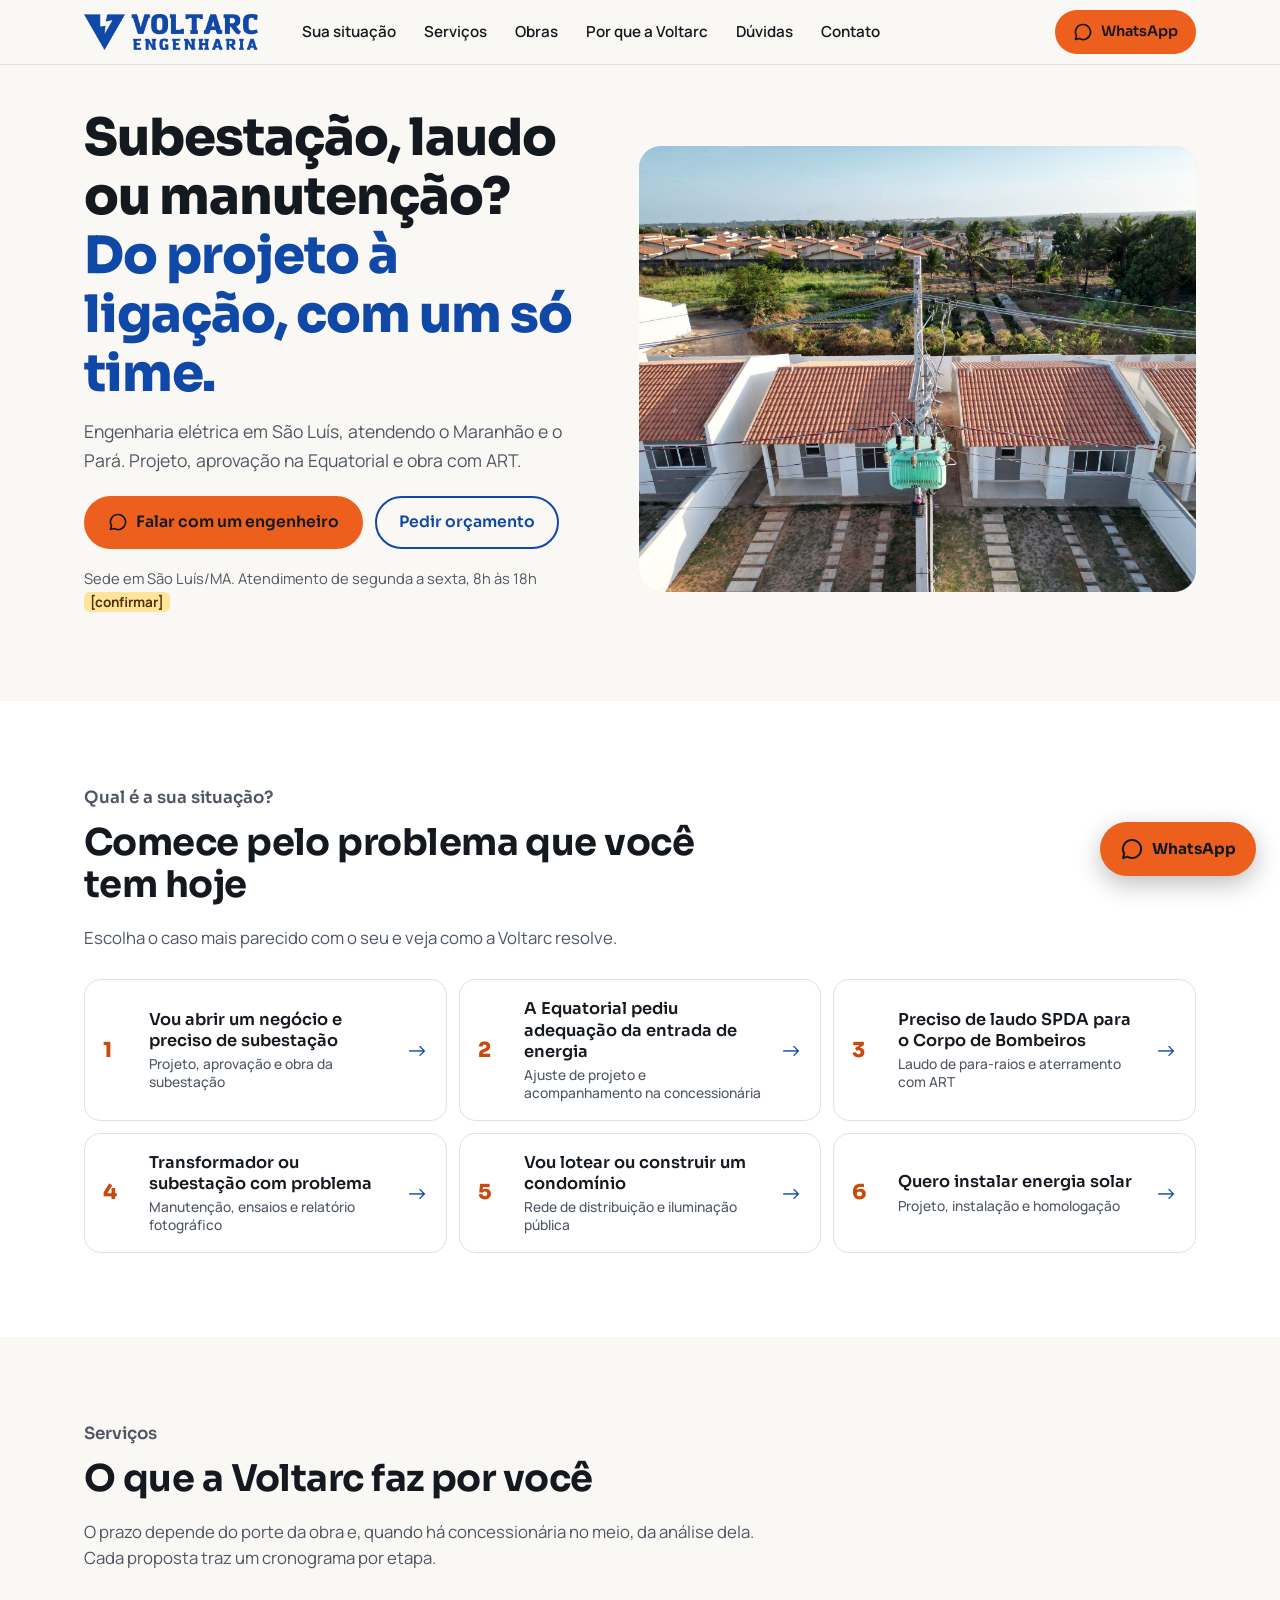
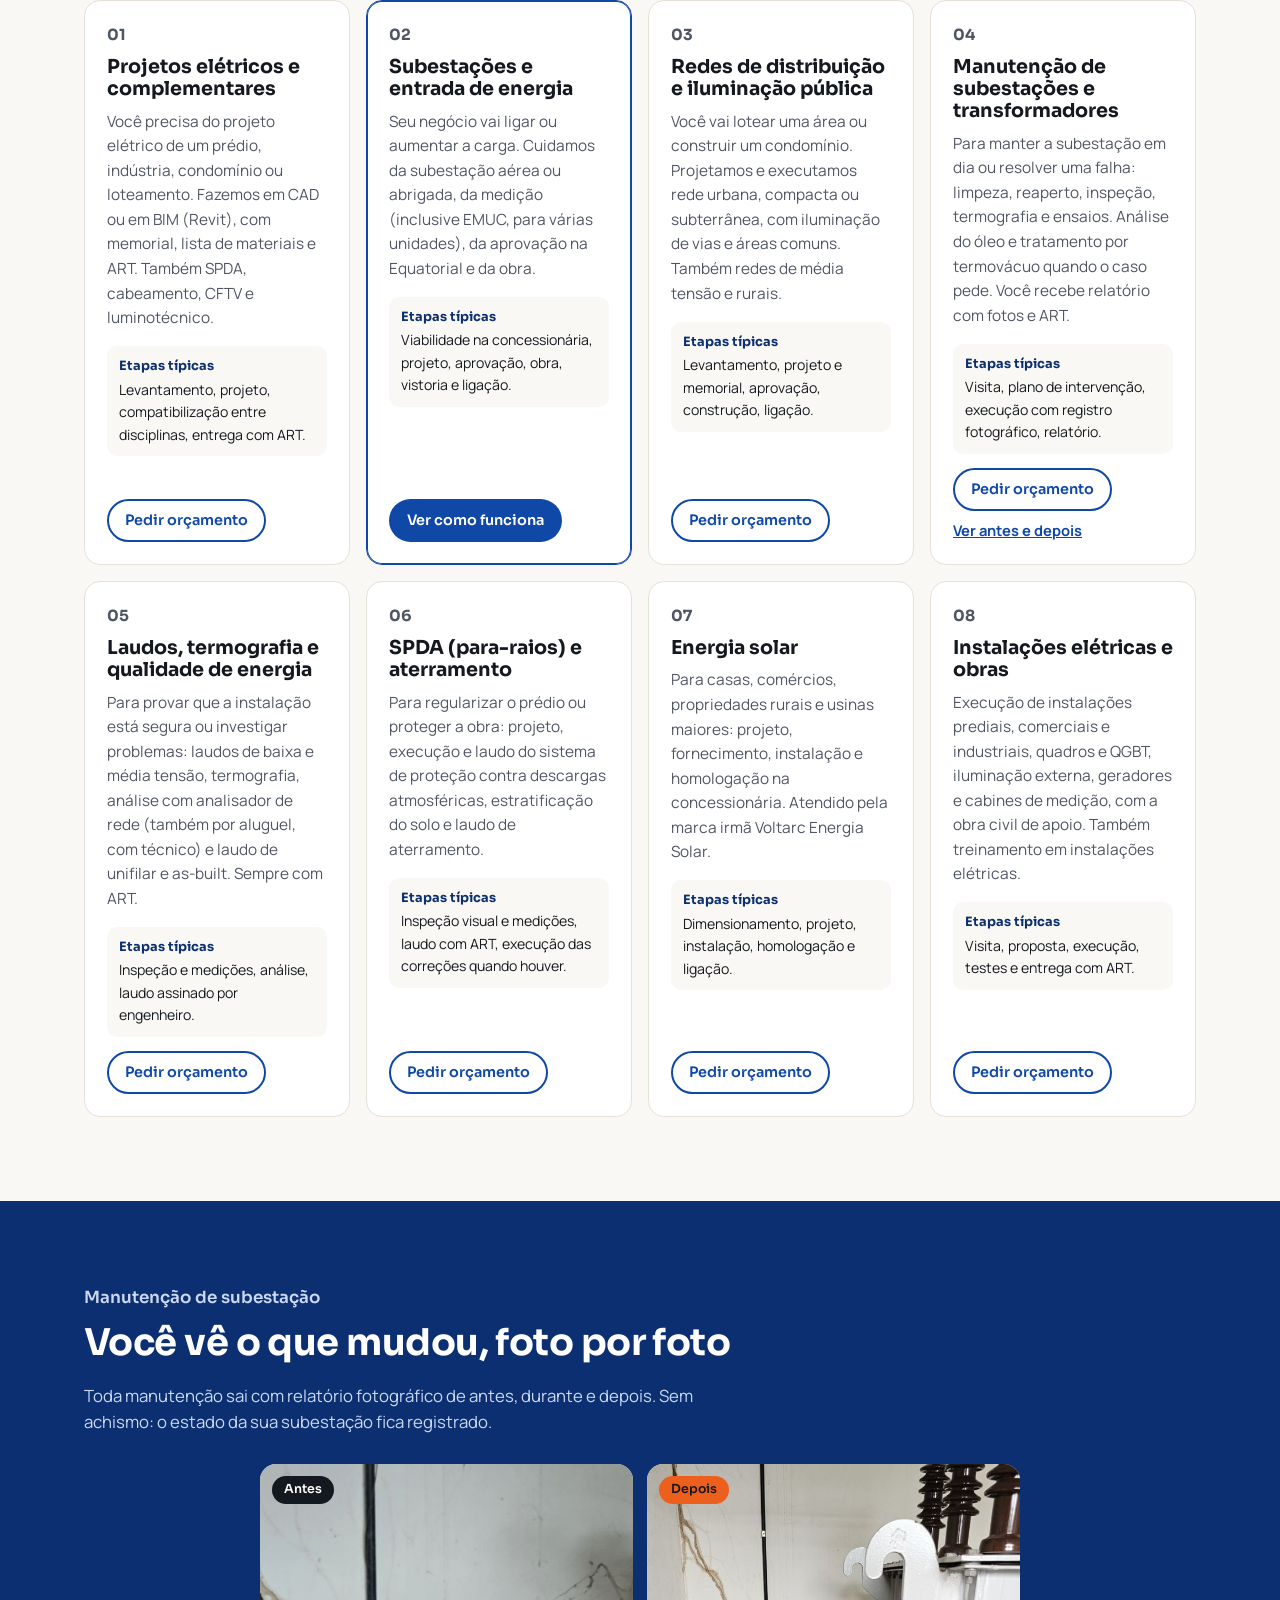
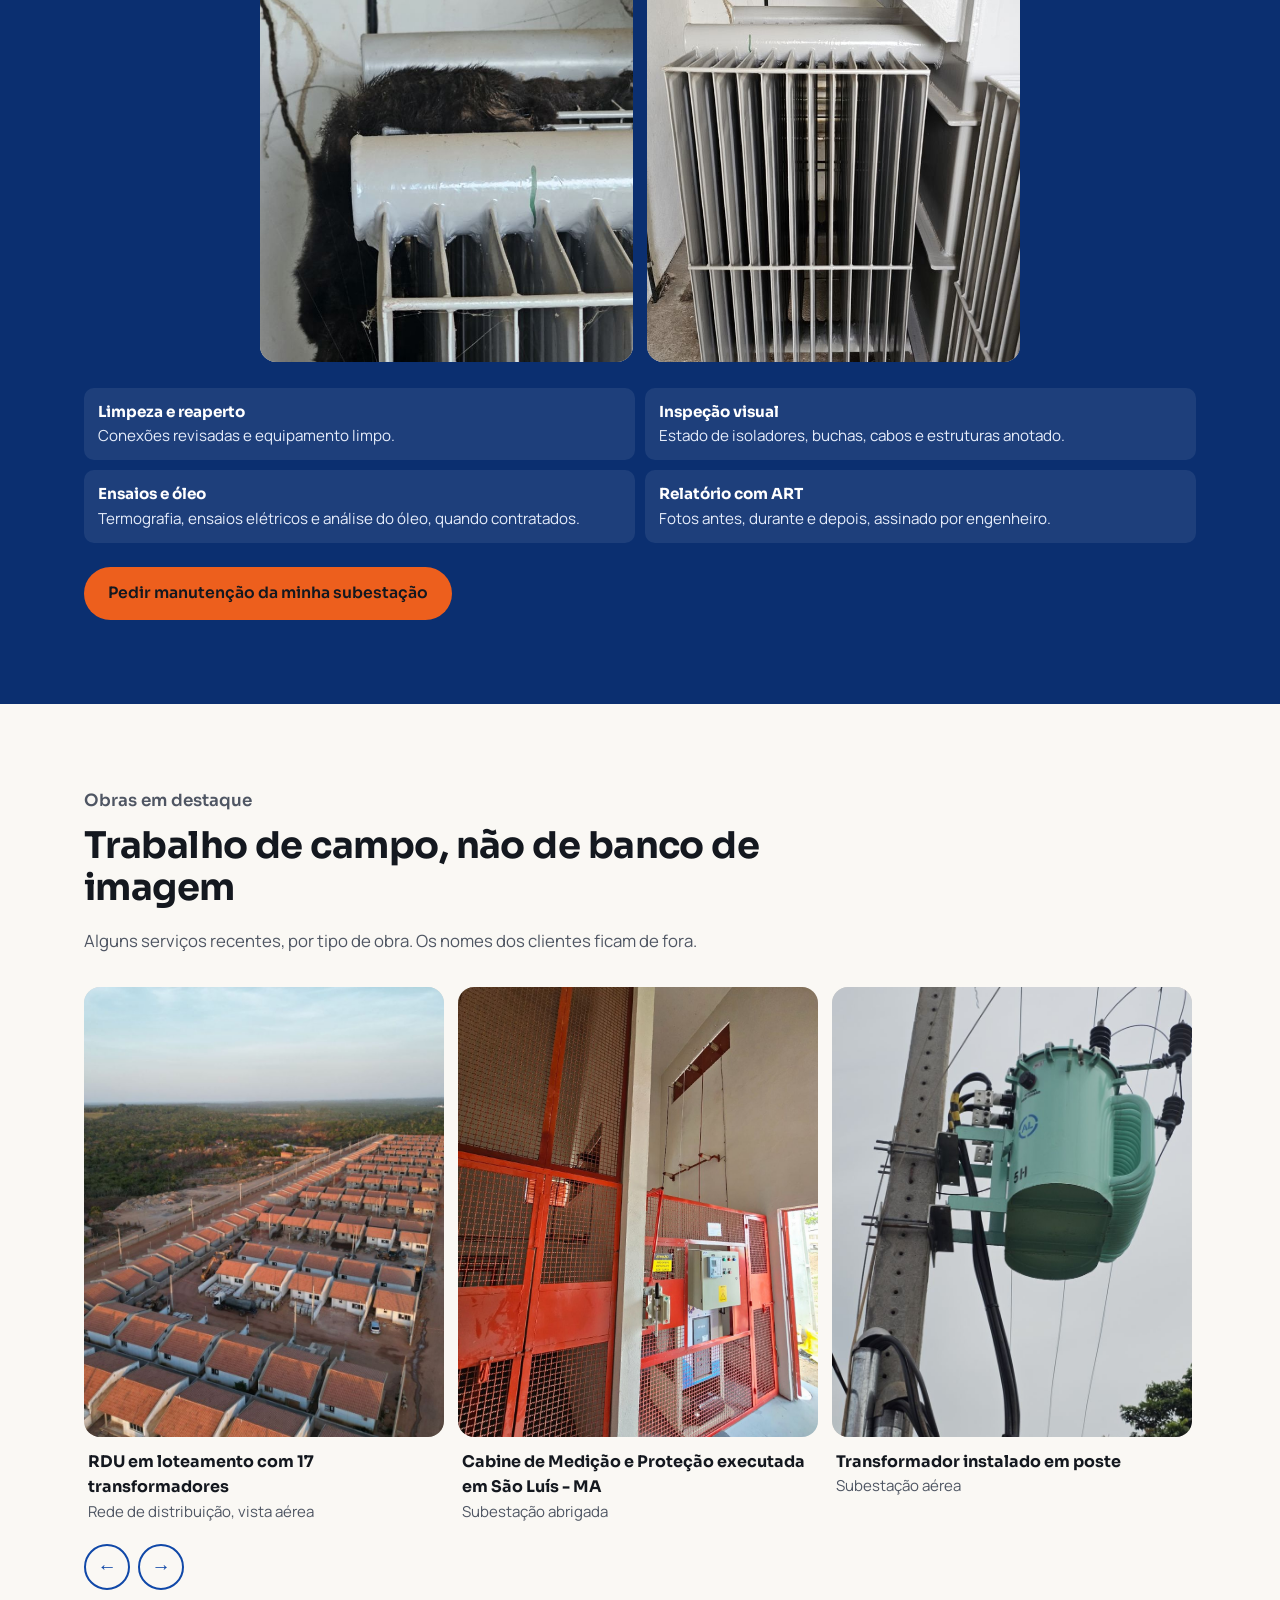
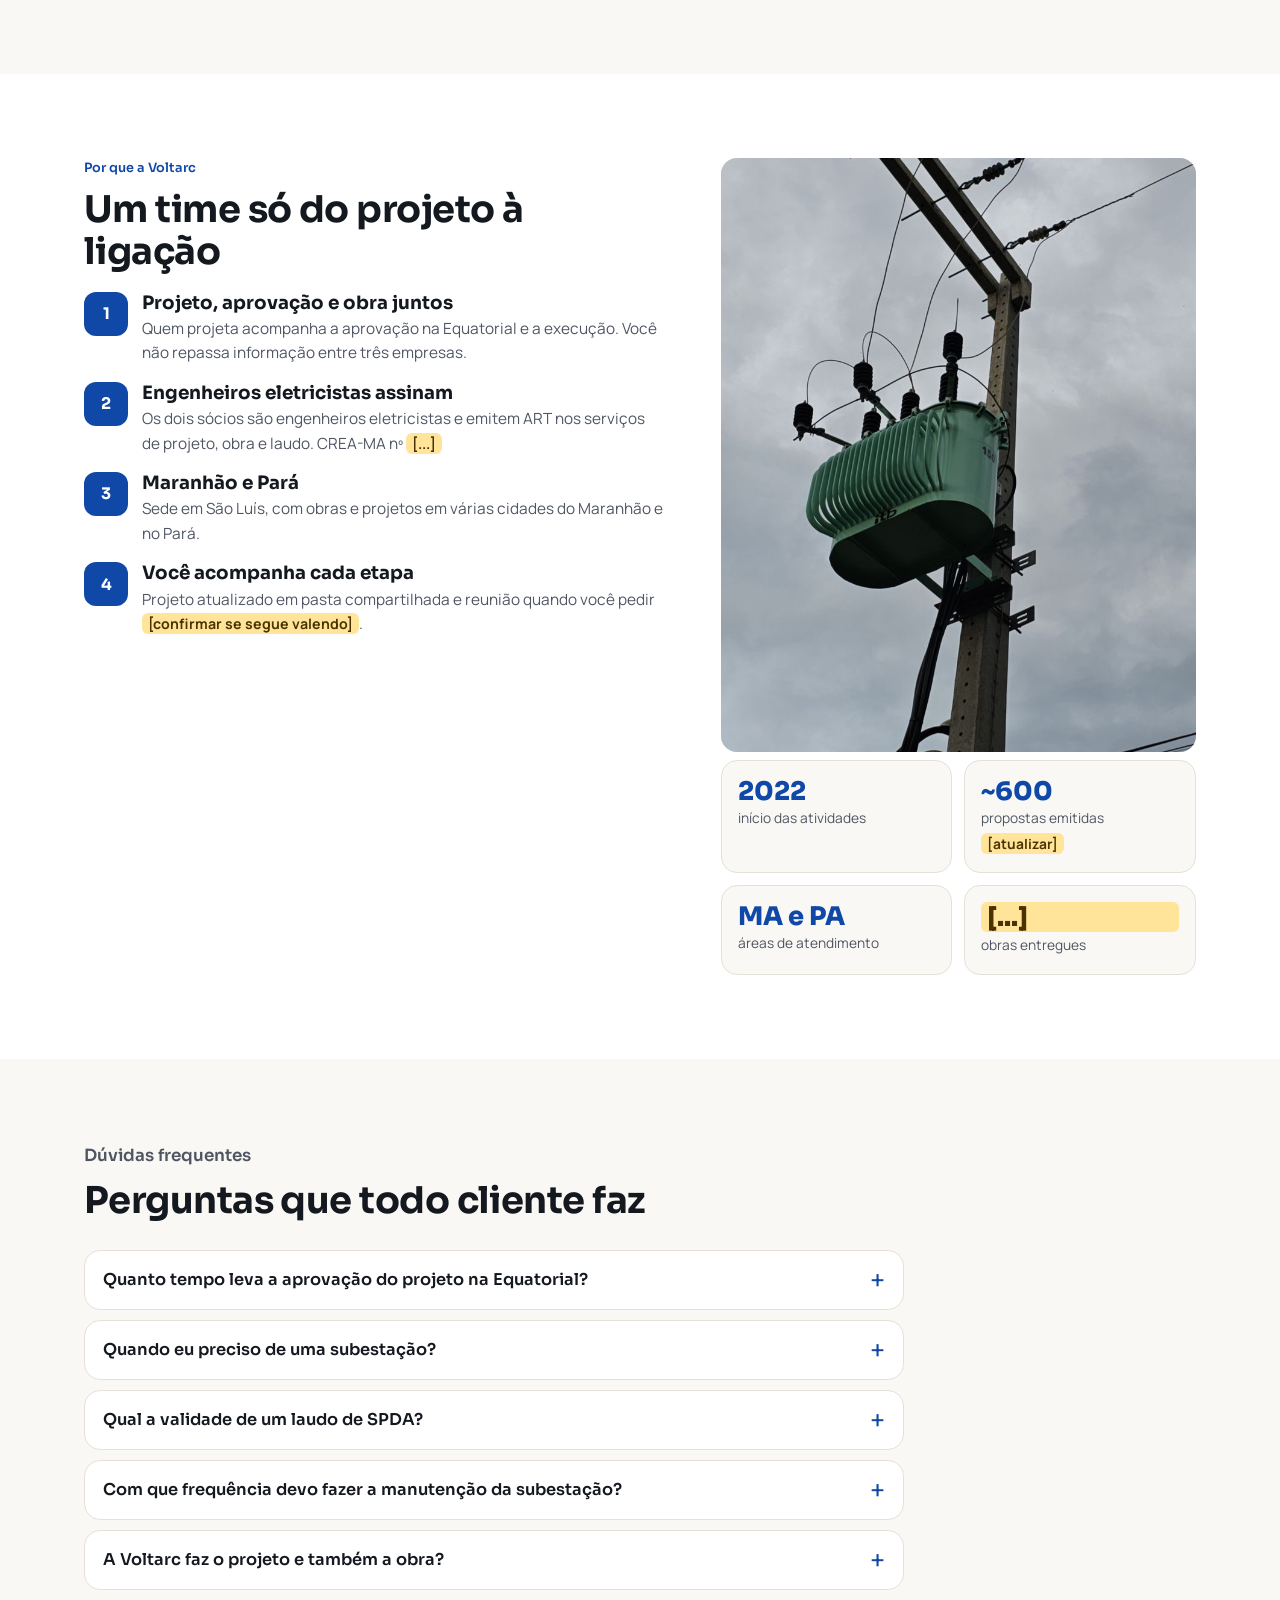
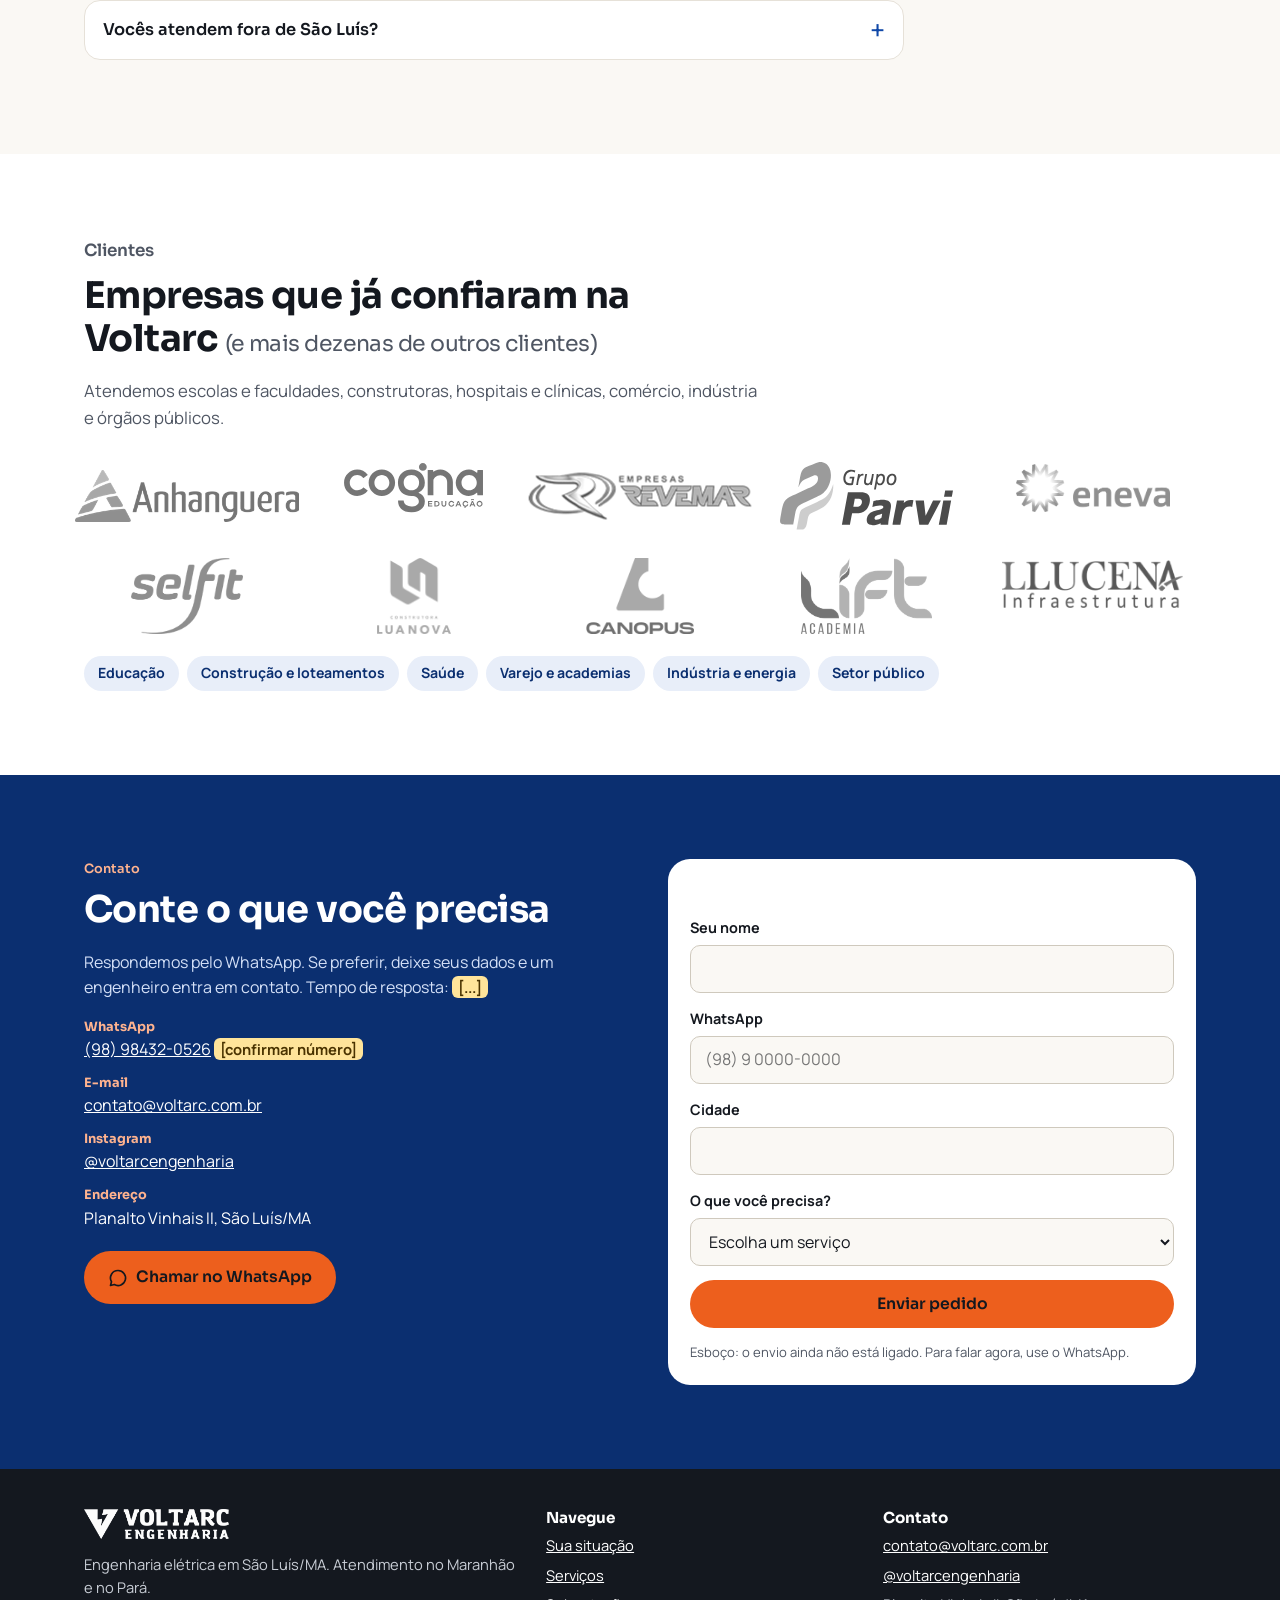
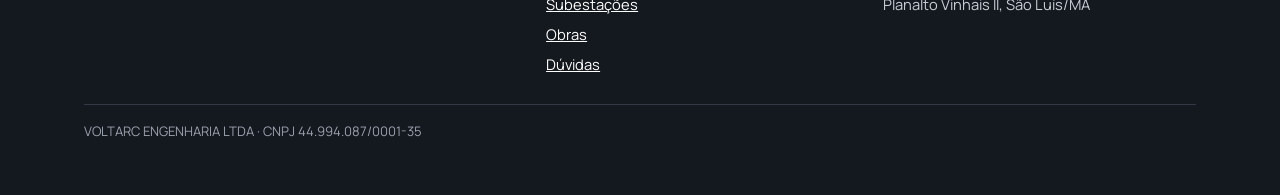
==== index.html @ 6b0d6bc4 "Site Voltarc Engenharia: versão de revisão (Estilo B) Co-Authored-By: Claude Opus 5.5 <noreply@anthr" ====
<!DOCTYPE html>
<!-- Fotos reais aplicadas em 2026-11-24 — ver mapa_fotos.md; autorização de imagem pendente: foto da equipe (pessoa identificável) -->
<!--
  ESBOÇO B — Moderno e comercial
  Voltarc Engenharia | esboço navegável para decisão de estilo. Fotos reais em img/ (otimizadas, sem EXIF).

  PENDÊNCIAS marcadas no código/páginas:
  - WhatsApp (98) 98432-0526 usado nos links wa.me/5598984320526: NÚMERO PRECISA SER CONFIRMADO
    (a pesquisa achou outros números no site antigo; confirmar o oficial e se é o mesmo para Engenharia e Solar).
  - Marcadores "[...]" e "[confirmar]" = dado ausente ou a validar com a empresa. Nenhum número foi inventado.
  - Nomes/logos de clientes: só com autorização. Legendas de obras sem nome de cliente.
  - "~600 propostas": a pesquisa contou ~635 propostas distintas (jan/2022 a nov/2026); atualizar antes de publicar.
  - Cores: Azul Voltarc #1048A8 (marca) + acento laranja #ED5F1D (marca Voltarc Energia Solar); justificativa no topo de style.css.
-->
<html lang="pt-BR">
<head>
  <meta charset="utf-8">
  <meta name="robots" content="noindex, nofollow">
  <meta name="viewport" content="width=device-width, initial-scale=1">
  <title>Voltarc Engenharia | Subestações, laudos e projetos elétricos em São Luís/MA</title>
  <meta name="description" content="Engenharia elétrica em São Luís/MA: subestações, aprovação na Equatorial, manutenção, laudos, SPDA, redes e energia solar. Projeto e obra no mesmo time.">
  <link rel="preconnect" href="https://fonts.googleapis.com">
  <link rel="preconnect" href="https://fonts.gstatic.com" crossorigin>
  <link href="https://fonts.googleapis.com/css2?family=Manrope:wght@400;500;600;700;800&family=Sora:wght@600;700;800&display=swap" rel="stylesheet">
  <link rel="stylesheet" href="style.css">
</head>
<body>
<a class="skip" href="#conteudo">Ir para o conteúdo</a>

<header class="site-header">
  <div class="wrap header-in">
    <a class="brand" href="index.html" aria-label="Voltarc Engenharia, página inicial">
      <img src="assets/Engenharia%20Horizontal_Logo%20Azul.png" alt="Voltarc Engenharia" width="1109" height="229">
    </a>
    <nav class="nav" id="menu" aria-label="Principal">
      <a href="#situacoes">Sua situação</a>
      <a href="#servicos">Serviços</a>
      <a href="#obras">Obras</a>
      <a href="#por-que">Por que a Voltarc</a>
      <a href="#faq">Dúvidas</a>
      <a href="#contato">Contato</a>
    </nav>
    <!-- NÚMERO DE WHATSAPP A CONFIRMAR: 5598984320526 -->
    <a class="btn btn--accent btn--sm header-cta" href="https://wa.me/5598984320526?text=Ol%C3%A1%21%20Vim%20pelo%20site%20da%20Voltarc%20e%20quero%20falar%20com%20um%20engenheiro." target="_blank" rel="noopener">
      <svg viewBox="0 0 24 24" aria-hidden="true"><path d="M12 3a9 9 0 0 0-7.8 13.5L3 21l4.6-1.2A9 9 0 1 0 12 3z" fill="none" stroke="currentColor" stroke-width="2" stroke-linejoin="round"/></svg>
      WhatsApp
    </a>
    <button class="menu-btn" type="button" aria-expanded="false" aria-controls="menu" aria-label="Abrir menu"><span></span></button>
  </div>
</header>

<main id="conteudo">

  <!-- ===== HERO ===== -->
  <section class="hero">
    <div class="wrap hero-grid">
      <div>
        <h1>Subestação, laudo ou manutenção? <em>Do projeto à ligação, com um só time.</em></h1>
        <p class="lead">Engenharia elétrica em São Luís, atendendo o Maranhão e o Pará. Projeto, aprovação na Equatorial e obra com ART.</p>
        <div class="btn-row">
          <a class="btn btn--accent" href="https://wa.me/5598984320526?text=Ol%C3%A1%21%20Vim%20pelo%20site%20da%20Voltarc%20e%20quero%20falar%20com%20um%20engenheiro." target="_blank" rel="noopener">
            <svg viewBox="0 0 24 24" aria-hidden="true"><path d="M12 3a9 9 0 0 0-7.8 13.5L3 21l4.6-1.2A9 9 0 1 0 12 3z" fill="none" stroke="currentColor" stroke-width="2" stroke-linejoin="round"/></svg>
            Falar com um engenheiro
          </a>
          <a class="btn btn--ghost" href="#contato">Pedir orçamento</a>
        </div>
        <p class="hero-meta">Sede em São Luís/MA. Atendimento de segunda a sexta, 8h às 18h <span class="pending">[confirmar]</span></p>
      </div>
      <div>
        <img class="photo r-5x4" src="img/hero-loteamento-drone.jpg" alt="Poste com transformador em loteamento, visto de drone" width="2000" height="1500" fetchpriority="high" style="object-position:50% 60%">
      </div>
    </div>
  </section>

  <!-- ===== SITUAÇÕES ===== -->
  <section class="section section--white" id="situacoes">
    <div class="wrap">
      <div class="section-head">
        <p class="eyebrow">Qual é a sua situação?</p>
        <h2>Comece pelo problema que você tem hoje</h2>
        <p>Escolha o caso mais parecido com o seu e veja como a Voltarc resolve.</p>
      </div>
      <div class="sit-grid">
        <a class="sit" href="servicos-subestacoes.html">
          <span class="sit-n">1</span>
          <span class="sit-t">Vou abrir um negócio e preciso de subestação<small>Projeto, aprovação e obra da subestação</small></span>
          <span class="sit-go" aria-hidden="true">&rarr;</span>
        </a>
        <a class="sit" href="servicos-subestacoes.html#aprovacao">
          <span class="sit-n">2</span>
          <span class="sit-t">A Equatorial pediu adequação da entrada de energia<small>Ajuste de projeto e acompanhamento na concessionária</small></span>
          <span class="sit-go" aria-hidden="true">&rarr;</span>
        </a>
        <a class="sit" href="#srv-spda">
          <span class="sit-n">3</span>
          <span class="sit-t">Preciso de laudo SPDA para o Corpo de Bombeiros<small>Laudo de para-raios e aterramento com ART</small></span>
          <span class="sit-go" aria-hidden="true">&rarr;</span>
        </a>
        <a class="sit" href="#srv-manutencao">
          <span class="sit-n">4</span>
          <span class="sit-t">Transformador ou subestação com problema<small>Manutenção, ensaios e relatório fotográfico</small></span>
          <span class="sit-go" aria-hidden="true">&rarr;</span>
        </a>
        <a class="sit" href="#srv-redes">
          <span class="sit-n">5</span>
          <span class="sit-t">Vou lotear ou construir um condomínio<small>Rede de distribuição e iluminação pública</small></span>
          <span class="sit-go" aria-hidden="true">&rarr;</span>
        </a>
        <a class="sit" href="#srv-solar">
          <span class="sit-n">6</span>
          <span class="sit-t">Quero instalar energia solar<small>Projeto, instalação e homologação</small></span>
          <span class="sit-go" aria-hidden="true">&rarr;</span>
        </a>
      </div>
    </div>
  </section>

  <!-- ===== SERVIÇOS ===== -->
  <section class="section" id="servicos">
    <div class="wrap">
      <div class="section-head">
        <p class="eyebrow">Serviços</p>
        <h2>O que a Voltarc faz por você</h2>
        <p>O prazo depende do porte da obra e, quando há concessionária no meio, da análise dela. Cada proposta traz um cronograma por etapa.</p>
      </div>
      <div class="srv-grid">

        <article class="srv" id="srv-projetos">
          <p class="srv-no">01</p>
          <h3>Projetos elétricos e complementares</h3>
          <p>Você precisa do projeto elétrico de um prédio, indústria, condomínio ou loteamento. Fazemos em CAD ou em BIM (Revit), com memorial, lista de materiais e ART. Também SPDA, cabeamento, CFTV e luminotécnico.</p>
          <div class="steps"><b>Etapas típicas</b>Levantamento, projeto, compatibilização entre disciplinas, entrega com ART.</div>
          <div class="links"><a class="btn btn--ghost btn--sm" href="https://wa.me/5598984320526?text=Ol%C3%A1%21%20Quero%20or%C3%A7amento%20de%20projeto%20el%C3%A9trico." target="_blank" rel="noopener">Pedir orçamento</a></div>
        </article>

        <article class="srv srv--feat" id="srv-subestacoes">
          <p class="srv-no">02</p>
          <h3>Subestações e entrada de energia</h3>
          <p>Seu negócio vai ligar ou aumentar a carga. Cuidamos da subestação aérea ou abrigada, da medição (inclusive EMUC, para várias unidades), da aprovação na Equatorial e da obra.</p>
          <div class="steps"><b>Etapas típicas</b>Viabilidade na concessionária, projeto, aprovação, obra, vistoria e ligação.</div>
          <div class="links">
            <a class="btn btn--blue btn--sm" href="servicos-subestacoes.html">Ver como funciona</a>
          </div>
        </article>

        <article class="srv" id="srv-redes">
          <p class="srv-no">03</p>
          <h3>Redes de distribuição e iluminação pública</h3>
          <p>Você vai lotear uma área ou construir um condomínio. Projetamos e executamos rede urbana, compacta ou subterrânea, com iluminação de vias e áreas comuns. Também redes de média tensão e rurais.</p>
          <div class="steps"><b>Etapas típicas</b>Levantamento, projeto e memorial, aprovação, construção, ligação.</div>
          <div class="links"><a class="btn btn--ghost btn--sm" href="https://wa.me/5598984320526?text=Ol%C3%A1%21%20Quero%20or%C3%A7amento%20de%20rede%20de%20distribui%C3%A7%C3%A3o." target="_blank" rel="noopener">Pedir orçamento</a></div>
        </article>

        <article class="srv" id="srv-manutencao">
          <p class="srv-no">04</p>
          <h3>Manutenção de subestações e transformadores</h3>
          <p>Para manter a subestação em dia ou resolver uma falha: limpeza, reaperto, inspeção, termografia e ensaios. Análise do óleo e tratamento por termovácuo quando o caso pede. Você recebe relatório com fotos e ART.</p>
          <div class="steps"><b>Etapas típicas</b>Visita, plano de intervenção, execução com registro fotográfico, relatório.</div>
          <div class="links"><a class="btn btn--ghost btn--sm" href="https://wa.me/5598984320526?text=Ol%C3%A1%21%20Quero%20or%C3%A7amento%20de%20manuten%C3%A7%C3%A3o%20de%20subesta%C3%A7%C3%A3o." target="_blank" rel="noopener">Pedir orçamento</a><a class="more" href="#antes-depois">Ver antes e depois</a></div>
        </article>

        <article class="srv" id="srv-laudos">
          <p class="srv-no">05</p>
          <h3>Laudos, termografia e qualidade de energia</h3>
          <p>Para provar que a instalação está segura ou investigar problemas: laudos de baixa e média tensão, termografia, análise com analisador de rede (também por aluguel, com técnico) e laudo de unifilar e as-built. Sempre com ART.</p>
          <div class="steps"><b>Etapas típicas</b>Inspeção e medições, análise, laudo assinado por engenheiro.</div>
          <div class="links"><a class="btn btn--ghost btn--sm" href="https://wa.me/5598984320526?text=Ol%C3%A1%21%20Quero%20or%C3%A7amento%20de%20laudo%20el%C3%A9trico." target="_blank" rel="noopener">Pedir orçamento</a></div>
        </article>

        <article class="srv" id="srv-spda">
          <p class="srv-no">06</p>
          <h3>SPDA (para-raios) e aterramento</h3>
          <p>Para regularizar o prédio ou proteger a obra: projeto, execução e laudo do sistema de proteção contra descargas atmosféricas, estratificação do solo e laudo de aterramento.</p>
          <div class="steps"><b>Etapas típicas</b>Inspeção visual e medições, laudo com ART, execução das correções quando houver.</div>
          <div class="links"><a class="btn btn--ghost btn--sm" href="https://wa.me/5598984320526?text=Ol%C3%A1%21%20Preciso%20de%20laudo%20ou%20projeto%20de%20SPDA." target="_blank" rel="noopener">Pedir orçamento</a></div>
        </article>

        <article class="srv" id="srv-solar">
          <p class="srv-no">07</p>
          <h3>Energia solar</h3>
          <p>Para casas, comércios, propriedades rurais e usinas maiores: projeto, fornecimento, instalação e homologação na concessionária. Atendido pela marca irmã Voltarc Energia Solar.</p>
          <div class="steps"><b>Etapas típicas</b>Dimensionamento, projeto, instalação, homologação e ligação.</div>
          <div class="links"><a class="btn btn--ghost btn--sm" href="https://wa.me/5598984320526?text=Ol%C3%A1%21%20Quero%20or%C3%A7amento%20de%20energia%20solar." target="_blank" rel="noopener">Pedir orçamento</a></div>
        </article>

        <article class="srv" id="srv-instalacoes">
          <p class="srv-no">08</p>
          <h3>Instalações elétricas e obras</h3>
          <p>Execução de instalações prediais, comerciais e industriais, quadros e QGBT, iluminação externa, geradores e cabines de medição, com a obra civil de apoio. Também treinamento em instalações elétricas.</p>
          <div class="steps"><b>Etapas típicas</b>Visita, proposta, execução, testes e entrega com ART.</div>
          <div class="links"><a class="btn btn--ghost btn--sm" href="https://wa.me/5598984320526?text=Ol%C3%A1%21%20Quero%20or%C3%A7amento%20de%20instala%C3%A7%C3%A3o%20el%C3%A9trica." target="_blank" rel="noopener">Pedir orçamento</a></div>
        </article>

      </div>
    </div>
  </section>

  <!-- ===== ANTES E DEPOIS ===== -->
  <!-- Diferencial da pesquisa: a Voltarc já produz laudo de manutenção com relatório fotográfico antes/durante/depois. -->
  <section class="section section--blue" id="antes-depois">
    <div class="wrap">
      <div class="section-head">
        <p class="eyebrow">Manutenção de subestação</p>
        <h2>Você vê o que mudou, foto por foto</h2>
        <p>Toda manutenção sai com relatório fotográfico de antes, durante e depois. Sem achismo: o estado da sua subestação fica registrado.</p>
      </div>
      <div class="ba-grid ba-grid--pair">
        <figure class="ba-item">
          <span class="tag">Antes</span>
          <img class="photo r-3x4" src="img/antes-radiador.jpg" alt="Radiador do transformador antes da limpeza, com sujeira acumulada e ninho entre as aletas" width="676" height="1200" loading="lazy" decoding="async" style="object-position:50% 22%">
        </figure>
        <figure class="ba-item">
          <span class="tag tag--after">Depois</span>
          <img class="photo r-3x4" src="img/depois-radiador.jpg" alt="Radiador do transformador limpo após a manutenção" width="676" height="1200" loading="lazy" decoding="async" style="object-position:50% 25%">
        </figure>
      </div>
      <ul class="ba-points">
        <li><b>Limpeza e reaperto</b>Conexões revisadas e equipamento limpo.</li>
        <li><b>Inspeção visual</b>Estado de isoladores, buchas, cabos e estruturas anotado.</li>
        <li><b>Ensaios e óleo</b>Termografia, ensaios elétricos e análise do óleo, quando contratados.</li>
        <li><b>Relatório com ART</b>Fotos antes, durante e depois, assinado por engenheiro.</li>
      </ul>
      <a class="btn btn--accent" href="https://wa.me/5598984320526?text=Ol%C3%A1%21%20Quero%20or%C3%A7amento%20de%20manuten%C3%A7%C3%A3o%20de%20subesta%C3%A7%C3%A3o." target="_blank" rel="noopener">Pedir manutenção da minha subestação</a>
    </div>
  </section>

  <!-- ===== OBRAS ===== -->
  <!-- Legendas descrevem o que a foto mostra, sem nome de cliente, sem potência e sem cidade (não conferidos com as fotos).
       Cada obra exibida precisa de autorização do cliente. -->
  <section class="section" id="obras">
    <div class="wrap">
      <div class="section-head">
        <p class="eyebrow">Obras em destaque</p>
        <h2>Trabalho de campo, não de banco de imagem</h2>
        <p>Alguns serviços recentes, por tipo de obra. Os nomes dos clientes ficam de fora.</p>
      </div>
      <div class="rail-wrap">
        <div class="rail" id="rail" tabindex="0" aria-label="Galeria de obras">
          <figure class="work">
            <img class="photo r-4x5" src="img/rdu-loteamento-17-trafos.jpg" alt="Vista aérea de loteamento com rede de distribuição urbana e 17 transformadores" width="1400" height="1050" loading="lazy" decoding="async" style="object-position:60% 60%">
            <figcaption><b>RDU em loteamento com 17 transformadores</b><span>Rede de distribuição, vista aérea</span></figcaption>
          </figure>
          <figure class="work">
            <img class="photo r-4x5" src="img/cabine-portao-aberto.jpg" alt="Cabine de medição e proteção executada em São Luís - MA, com portão de proteção aberto" width="1050" height="1400" loading="lazy" decoding="async" style="object-position:50% 50%">
            <figcaption><b>Cabine de Medição e Proteção executada em São Luís - MA</b><span>Subestação abrigada</span></figcaption>
          </figure>
          <figure class="work">
            <img class="photo r-4x5" src="img/trafo-poste-close.jpg" alt="Transformador instalado em poste, em close" width="788" height="1400" loading="lazy" decoding="async" style="object-position:50% 20%">
            <figcaption><b>Transformador instalado em poste</b><span>Subestação aérea</span></figcaption>
          </figure>
          <figure class="work">
            <img class="photo r-4x5" src="img/ensaio-cabine-tecnico.jpg" alt="Técnico com capacete e EPI realizando ensaio em um transformador dentro da cabine" width="1050" height="1400" loading="lazy" decoding="async" style="object-position:50% 60%">
            <figcaption><b>Técnico com EPI realizando ensaio em transformador</b><span>Manutenção com ensaios, dentro da cabine</span></figcaption>
          </figure>
          <figure class="work">
            <img class="photo r-4x5" src="img/ensaio-rele-protecao.jpg" alt="Mala de ensaios ligada ao painel de proteção da cabine durante ensaio em relé de proteção" width="788" height="1400" loading="lazy" decoding="async" style="object-position:50% 55%">
            <figcaption><b>Ensaios em relé de proteção</b><span>Comissionamento da proteção em cabine</span></figcaption>
          </figure>
          <figure class="work">
            <img class="photo r-4x5" src="img/cabine-em-obra.jpg" alt="Cabine de alvenaria em construção, com escada e estrutura aparentes" width="1050" height="1400" loading="lazy" decoding="async" style="object-position:50% 40%">
            <figcaption><b>Cabine de alvenaria em construção</b><span>Subestação abrigada, em obra</span></figcaption>
          </figure>
          <figure class="work">
            <img class="photo r-4x5" src="img/medicao-condominio.jpg" alt="Conjunto de caixas de medição de um condomínio, organizadas em painel" width="1400" height="1400" loading="lazy" decoding="async" style="object-position:50% 50%">
            <figcaption><b>Conjunto de caixas de medição de condomínio</b><span>Medição para várias unidades</span></figcaption>
          </figure>
        </div>
        <div class="rail-nav">
          <button type="button" id="prev" aria-label="Obra anterior">&larr;</button>
          <button type="button" id="next" aria-label="Próxima obra">&rarr;</button>
        </div>
      </div>
    </div>
  </section>

  <!-- ===== POR QUE A VOLTARC ===== -->
  <section class="section section--white" id="por-que">
    <div class="wrap why-grid">
      <div>
        <p class="eyebrow">Por que a Voltarc</p>
        <h2>Um time só do projeto à ligação</h2>
        <div class="why-list">
          <div class="why-item">
            <div class="ico">1</div>
            <div><h3>Projeto, aprovação e obra juntos</h3><p>Quem projeta acompanha a aprovação na Equatorial e a execução. Você não repassa informação entre três empresas.</p></div>
          </div>
          <div class="why-item">
            <div class="ico">2</div>
            <div><h3>Engenheiros eletricistas assinam</h3><p>Os dois sócios são engenheiros eletricistas e emitem ART nos serviços de projeto, obra e laudo. CREA-MA nº <span class="pending">[...]</span></p></div>
          </div>
          <div class="why-item">
            <div class="ico">3</div>
            <div><h3>Maranhão e Pará</h3><p>Sede em São Luís, com obras e projetos em várias cidades do Maranhão e no Pará.</p></div>
          </div>
          <div class="why-item">
            <div class="ico">4</div>
            <div><h3>Você acompanha cada etapa</h3><p>Projeto atualizado em pasta compartilhada e reunião quando você pedir <span class="pending">[confirmar se segue valendo]</span>.</p></div>
          </div>
        </div>
      </div>
      <div>
        <img class="photo r-4x5" src="img/subestacao-aerea-poste.jpg" alt="Subestação aérea: transformador instalado em poste" width="788" height="1400" loading="lazy" decoding="async" style="object-position:50% 40%">
        <!-- NÚMEROS: "~600 propostas" vem do perfil (pesquisa contou ~635 em jan/2022 a nov/2026). Atualizar. -->
        <div class="stats">
          <div class="stat"><b>2022</b><span>início das atividades</span></div>
          <div class="stat"><b>~600</b><span>propostas emitidas <span class="pending">[atualizar]</span></span></div>
          <div class="stat"><b>MA e PA</b><span>áreas de atendimento</span></div>
          <div class="stat"><b class="pending">[...]</b><span>obras entregues</span></div>
        </div>
      </div>
    </div>
  </section>

  <!-- ===== FAQ ===== -->
  <!-- Respostas cautelosas: nenhum prazo, limite ou periodicidade fora da pesquisa. Itens com [confirmar] aguardam o responsável técnico. -->
  <section class="section" id="faq">
    <div class="wrap">
      <div class="section-head">
        <p class="eyebrow">Dúvidas frequentes</p>
        <h2>Perguntas que todo cliente faz</h2>
      </div>
      <div class="faq">
        <details>
          <summary>Quanto tempo leva a aprovação do projeto na Equatorial?</summary>
          <div class="ans"><p>Depende do tipo de obra, da carga e da análise da concessionária, que a Voltarc não controla. Por isso a proposta separa as etapas (viabilidade, projeto, aprovação, obra, vistoria e ligação) e avisamos a cada mudança. Prazo típico: <span class="pending">[confirmar]</span>.</p></div>
        </details>
        <details>
          <summary>Quando eu preciso de uma subestação?</summary>
          <div class="ans"><p>Em geral, quando a carga do seu imóvel passa do que a rede de baixa tensão atende, segundo as normas da Equatorial, ou quando você precisa de média tensão. O limite exato fica na norma técnica da concessionária <span class="pending">[confirmar o critério vigente]</span>. Mande sua lista de equipamentos que dizemos se é o seu caso.</p></div>
        </details>
        <details>
          <summary>Qual a validade de um laudo de SPDA?</summary>
          <div class="ans"><p>Depende da norma (NBR 5419), do tipo de instalação e da exigência do Corpo de Bombeiros do seu estado. A periodicidade das inspeções e a edição vigente da norma serão confirmadas com o responsável técnico <span class="pending">[confirmar]</span>. O laudo sai com ART e traz a data da próxima inspeção.</p></div>
        </details>
        <details>
          <summary>Com que frequência devo fazer a manutenção da subestação?</summary>
          <div class="ans"><p>Depende do ambiente (poeira, maresia, umidade), da idade do equipamento e da recomendação do fabricante. Uma visita técnica define o intervalo certo para a sua instalação. Periodicidade de referência da Voltarc: <span class="pending">[confirmar]</span>.</p></div>
        </details>
        <details>
          <summary>A Voltarc faz o projeto e também a obra?</summary>
          <div class="ans"><p>Sim. Fazemos projeto, aprovação na concessionária e execução, com ART e nota fiscal. Se você já tem o projeto de outra empresa, também podemos executar ou só acompanhar a ligação <span class="pending">[confirmar]</span>.</p></div>
        </details>
        <details>
          <summary>Vocês atendem fora de São Luís?</summary>
          <div class="ans"><p>Sim. Atendemos o Maranhão e o Pará, e já fizemos trabalhos pontuais em outros estados. Fora dessas áreas, consulte a viabilidade pelo WhatsApp.</p></div>
        </details>
      </div>
    </div>
  </section>

  <!-- ===== CLIENTES ===== -->
  <section class="section section--white" id="clientes">
    <div class="wrap">
      <div class="section-head">
        <p class="eyebrow">Clientes</p>
        <h2>Empresas que já confiaram na Voltarc <span style="font-weight:400;color:var(--muted,#6b7280);font-size:.6em;white-space:nowrap">(e mais dezenas de outros clientes)</span></h2>
        <p>Atendemos escolas e faculdades, construtoras, hospitais e clínicas, comércio, indústria e órgãos públicos.</p>
      </div>
      <div class="logos">
        <div class="logo logo--lg"><img src="img/clientes/anhanguera.png" alt="Logo Anhanguera" loading="lazy"></div>
        <div class="logo logo--svg"><img src="img/clientes/cogna.svg" alt="Logo Grupo Cogna" loading="lazy"></div>
        <div class="logo logo--lg"><img src="img/clientes/revemar.png" alt="Logo Grupo Revemar" loading="lazy"></div>
        <div class="logo logo--lg"><img src="img/clientes/parvi.svg" alt="Logo Grupo Parvi" loading="lazy"></div>
        <div class="logo"><img src="img/clientes/eneva.png" alt="Logo Eneva" loading="lazy"></div>
        <div class="logo logo--tall"><img src="img/clientes/selfit.png" alt="Logo Selfit" loading="lazy"></div>
        <div class="logo logo--tall"><img src="img/clientes/lua-nova.png" alt="Logo Construtora Lua Nova" loading="lazy"></div>
        <div class="logo logo--tall"><img src="img/clientes/canopus.png" alt="Logo Canopus Construções" loading="lazy"></div>
        <div class="logo logo--tall"><img src="img/clientes/lift-academia.png" alt="Logo Lift Academia" loading="lazy"></div>
        <div class="logo"><img src="img/clientes/llucena.png" alt="Logo Llucena" loading="lazy"></div>
      </div>
      <ul class="segs" aria-label="Segmentos atendidos">
        <li>Educação</li><li>Construção e loteamentos</li><li>Saúde</li><li>Varejo e academias</li><li>Indústria e energia</li><li>Setor público</li>
      </ul>
    </div>
  </section>

  <!-- ===== CONTATO ===== -->
  <section class="section section--blue" id="contato">
    <div class="wrap contact-grid">
      <div class="contact-info">
        <p class="eyebrow">Contato</p>
        <h2>Conte o que você precisa</h2>
        <p>Respondemos pelo WhatsApp. Se preferir, deixe seus dados e um engenheiro entra em contato. Tempo de resposta: <span class="pending">[...]</span></p>
        <ul class="contact-list">
          <li><b>WhatsApp</b><a href="https://wa.me/5598984320526" target="_blank" rel="noopener">(98) 98432-0526</a> <span class="pending">[confirmar número]</span></li>
          <li><b>E-mail</b><a href="mailto:contato@voltarc.com.br">contato@voltarc.com.br</a></li>
          <li><b>Instagram</b><a href="https://www.instagram.com/voltarcengenharia/" target="_blank" rel="noopener">@voltarcengenharia</a></li>
          <li><b>Endereço</b>Planalto Vinhais II, São Luís/MA</li>
        </ul>
        <a class="btn btn--accent" href="https://wa.me/5598984320526?text=Ol%C3%A1%21%20Vim%20pelo%20site%20da%20Voltarc%20e%20quero%20falar%20com%20um%20engenheiro." target="_blank" rel="noopener">
          <svg viewBox="0 0 24 24" aria-hidden="true"><path d="M12 3a9 9 0 0 0-7.8 13.5L3 21l4.6-1.2A9 9 0 1 0 12 3z" fill="none" stroke="currentColor" stroke-width="2" stroke-linejoin="round"/></svg>
          Chamar no WhatsApp
        </a>
      </div>

      <!-- Formulário estático: sem envio real (ligar a um back-end ou serviço de formulário depois). -->
      <form class="form" id="form-orcamento" action="#" method="post">
        <h3>Pedir orçamento</h3>
        <div class="field"><label for="f-nome">Seu nome</label><input id="f-nome" name="nome" type="text" autocomplete="name" required></div>
        <div class="field"><label for="f-zap">WhatsApp</label><input id="f-zap" name="whatsapp" type="tel" inputmode="tel" autocomplete="tel" placeholder="(98) 9 0000-0000" required></div>
        <div class="field"><label for="f-cidade">Cidade</label><input id="f-cidade" name="cidade" type="text" autocomplete="address-level2" required></div>
        <div class="field">
          <label for="f-servico">O que você precisa?</label>
          <select id="f-servico" name="servico" required>
            <option value="">Escolha um serviço</option>
            <option>Subestação ou entrada de energia</option>
            <option>Manutenção de subestação ou transformador</option>
            <option>Laudo, termografia ou qualidade de energia</option>
            <option>SPDA e aterramento</option>
            <option>Projeto elétrico</option>
            <option>Rede de distribuição ou loteamento</option>
            <option>Energia solar</option>
            <option>Instalação elétrica ou obra</option>
            <option>Ainda não sei</option>
          </select>
        </div>
        <button class="btn btn--accent" type="submit">Enviar pedido</button>
        <p class="form-note" id="form-msg">Esboço: o envio ainda não está ligado. Para falar agora, use o WhatsApp.</p>
      </form>
    </div>
  </section>

</main>

<footer class="site-footer">
  <div class="wrap">
    <div class="foot-grid">
      <div>
        <img src="assets/Engenharia%20Horizontal_Logo%20Branca.png" alt="Voltarc Engenharia" width="1109" height="229">
        <p>Engenharia elétrica em São Luís/MA. Atendimento no Maranhão e no Pará.</p>
      </div>
      <div>
        <h4>Navegue</h4>
        <ul>
          <li><a href="#situacoes">Sua situação</a></li>
          <li><a href="#servicos">Serviços</a></li>
          <li><a href="servicos-subestacoes.html">Subestações</a></li>
          <li><a href="#obras">Obras</a></li>
          <li><a href="#faq">Dúvidas</a></li>
        </ul>
      </div>
      <div>
        <h4>Contato</h4>
        <ul>
          <li><a href="mailto:contato@voltarc.com.br">contato@voltarc.com.br</a></li>
          <li><a href="https://www.instagram.com/voltarcengenharia/" target="_blank" rel="noopener">@voltarcengenharia</a></li>
          <li>Planalto Vinhais II, São Luís/MA</li>
        </ul>
      </div>
    </div>
    <p class="legal">VOLTARC ENGENHARIA LTDA · CNPJ 44.994.087/0001-35</p>
  </div>
</footer>

<a class="wa-float" href="https://wa.me/5598984320526?text=Ol%C3%A1%21%20Vim%20pelo%20site%20da%20Voltarc%20e%20quero%20falar%20com%20um%20engenheiro." target="_blank" rel="noopener" aria-label="Falar pelo WhatsApp">
  <svg viewBox="0 0 24 24" aria-hidden="true"><path d="M12 3a9 9 0 0 0-7.8 13.5L3 21l4.6-1.2A9 9 0 1 0 12 3z" fill="none" stroke="currentColor" stroke-width="2" stroke-linejoin="round"/></svg>
  WhatsApp
</a>

<script>
  // Menu mobile
  (function () {
    var btn = document.querySelector('.menu-btn');
    var nav = document.getElementById('menu');
    btn.addEventListener('click', function () {
      var open = nav.classList.toggle('open');
      btn.setAttribute('aria-expanded', open ? 'true' : 'false');
    });
    nav.addEventListener('click', function (e) {
      if (e.target.tagName === 'A') { nav.classList.remove('open'); btn.setAttribute('aria-expanded', 'false'); }
    });
  })();
  // Carrossel de obras (botões; no celular rola com o dedo)
  (function () {
    var rail = document.getElementById('rail');
    if (!rail) return;
    function step() { var f = rail.querySelector('.work'); return f ? f.getBoundingClientRect().width + 14 : 300; }
    document.getElementById('prev').addEventListener('click', function () { rail.scrollBy({ left: -step(), behavior: 'smooth' }); });
    document.getElementById('next').addEventListener('click', function () { rail.scrollBy({ left: step(), behavior: 'smooth' }); });
  })();
  // Formulário estático: sem envio
  document.getElementById('form-orcamento').addEventListener('submit', function (e) {
    e.preventDefault();
    document.getElementById('form-msg').textContent = 'Esboço: dados não enviados. Para falar agora, use o botão de WhatsApp.';
  });
</script>
</body>
</html>
---- style.css ----
/* ESBOÇO B — Moderno e comercial | Voltarc Engenharia
   Tipografia: Sora (títulos) + Manrope (texto), via Google Fonts (link no <head> de cada página).

   ACENTO ESCOLHIDO: laranja #ED5F1D (laranja intenso da marca Voltarc Energia Solar).
   Justificativa: (1) o par azul #1048A8 + laranja é complementar e dá contraste forte sem
   recorrer a clichês de "tech"; (2) o laranja já existe na identidade do grupo, então reforça
   a ligação com a marca solar em vez de criar uma cor nova; (3) amarelo-elétrico pediria texto
   escuro em tudo e brigaria com o fundo quente. Regra de uso: texto sobre laranja é SEMPRE
   escuro (#14181F, contraste ~5,3:1); branco sobre #ED5F1D não passa em texto pequeno. */

:root {
  --bg: #FAF8F4;          /* fundo claro quente */
  --surface: #FFFFFF;
  --ink: #14181F;
  --muted: #4F5663;
  --line: #E6E1D8;
  --blue: #1048A8;        /* Azul Voltarc (marca) */
  --blue-dark: #0B2F70;
  --blue-soft: #E8EEF9;
  --accent: #ED5F1D;      /* acento energético */
  --accent-dark: #C94A0E;
  --ph: #E3DED4;          /* fundo dos placeholders de foto */
  --r-sm: 10px;
  --r: 16px;
  --r-lg: 22px;
  --shadow: 0 6px 22px rgba(20, 24, 31, .08);
  --gutter: 16px;
  --maxw: 1160px;
  --font-title: "Sora", system-ui, sans-serif;
  --font-text: "Manrope", system-ui, sans-serif;
}

*, *::before, *::after { box-sizing: border-box; }
html { scroll-behavior: smooth; scroll-padding-top: 76px; }
body {
  margin: 0;
  font-family: var(--font-text);
  font-size: 1rem;
  line-height: 1.6;
  color: var(--ink);
  background: var(--bg);
  -webkit-text-size-adjust: 100%;
}
img { max-width: 100%; display: block; }
a { color: var(--blue); }
h1, h2, h3, h4 { font-family: var(--font-title); line-height: 1.15; margin: 0 0 .5em; color: var(--ink); }
h1 { font-size: clamp(1.9rem, 6.2vw, 3.2rem); font-weight: 800; letter-spacing: -.02em; }
h2 { font-size: clamp(1.5rem, 4.6vw, 2.3rem); font-weight: 700; letter-spacing: -.015em; }
h3 { font-size: 1.15rem; font-weight: 700; }
p { margin: 0 0 1em; }
:focus-visible { outline: 3px solid var(--accent); outline-offset: 2px; border-radius: 4px; }

.wrap { width: 100%; max-width: var(--maxw); margin: 0 auto; padding: 0 var(--gutter); }
.section { padding: 56px 0; }
.section--white { background: var(--surface); }
.section--blue { background: var(--blue-dark); color: #fff; }
.section--blue h2, .section--blue h3 { color: #fff; }
.section-head { max-width: 680px; margin-bottom: 28px; }
.section-head p { color: var(--muted); font-size: 1.05rem; }
.section--blue .section-head p { color: #CBD8F2; }
.eyebrow { font-family: var(--font-title); font-size: .8rem; font-weight: 600; color: var(--blue); margin-bottom: 10px; }
.section--blue .eyebrow { color: #FFB38F; }
.skip { position: absolute; left: -999px; top: 0; background: var(--ink); color: #fff; padding: 8px 14px; z-index: 100; }
.skip:focus { left: 8px; top: 8px; }

/* ---------- Botões ---------- */
.btn {
  display: inline-flex; align-items: center; justify-content: center; gap: 8px;
  font-family: var(--font-title); font-weight: 600; font-size: .98rem; text-decoration: none;
  min-height: 48px; padding: 12px 22px; border-radius: 999px; border: 2px solid transparent;
  cursor: pointer; transition: background .15s, transform .15s, border-color .15s;
}
.btn svg { width: 20px; height: 20px; flex: none; }
.btn--accent { background: var(--accent); color: var(--ink); }
.btn--accent:hover { background: #FF7433; }
.btn--blue { background: var(--blue); color: #fff; }
.btn--blue:hover { background: var(--blue-dark); }
.btn--ghost { background: transparent; color: var(--blue); border-color: var(--blue); }
.btn--ghost:hover { background: var(--blue-soft); }
.btn--ghost-light { background: transparent; color: #fff; border-color: #fff; }
.btn--ghost-light:hover { background: rgba(255, 255, 255, .12); }
.btn--sm { min-height: 40px; padding: 8px 16px; font-size: .9rem; }
.btn-row { display: flex; flex-wrap: wrap; gap: 12px; }

/* ---------- Cabeçalho ---------- */
.site-header { position: sticky; top: 0; z-index: 50; background: rgba(250, 248, 244, .97); border-bottom: 1px solid var(--line); }
.header-in { display: flex; align-items: center; gap: 12px; min-height: 64px; }
.brand img { height: 30px; width: auto; }
.nav { display: none; }
.nav a { font-weight: 600; font-size: .95rem; color: var(--ink); text-decoration: none; padding: 8px 4px; }
.nav a:hover { color: var(--blue); }
.header-cta { margin-left: auto; }
.menu-btn {
  width: 44px; height: 44px; border-radius: var(--r-sm); border: 1px solid var(--line); background: var(--surface);
  display: inline-flex; align-items: center; justify-content: center; cursor: pointer;
}
.menu-btn span, .menu-btn span::before, .menu-btn span::after { display: block; width: 20px; height: 2px; background: var(--ink); position: relative; content: ""; }
.menu-btn span::before { position: absolute; top: -6px; }
.menu-btn span::after { position: absolute; top: 6px; }
.nav.open { display: flex; flex-direction: column; position: absolute; left: 0; right: 0; top: 64px; background: var(--surface); border-bottom: 1px solid var(--line); padding: 8px var(--gutter) 16px; box-shadow: var(--shadow); }
.nav.open a { padding: 14px 4px; border-bottom: 1px solid var(--line); font-size: 1.05rem; }

/* ---------- Fotos ---------- */
.photo { display: block; width: 100%; height: auto; object-fit: cover; object-position: 50% 50%; background: var(--ph); border-radius: var(--r); }
.r-3x2 { aspect-ratio: 3 / 2; }
.r-4x3 { aspect-ratio: 4 / 3; }
.r-5x4 { aspect-ratio: 5 / 4; }
.r-4x5 { aspect-ratio: 4 / 5; }
.r-3x4 { aspect-ratio: 3 / 4; }
.ph-note { font-size: .8rem; color: var(--muted); margin-top: 6px; }

/* ---------- Hero ---------- */
.hero { padding: 28px 0 48px; }
.hero-grid { display: grid; gap: 24px; align-items: center; }
.hero h1 { margin-bottom: 14px; }
.hero h1 em { font-style: normal; color: var(--blue); }
.hero .lead { font-size: 1.1rem; color: var(--muted); max-width: 52ch; margin-bottom: 22px; }
.hero-meta { margin-top: 18px; font-size: .92rem; color: var(--muted); }
.hero .photo { border-radius: var(--r-lg); }

/* ---------- Situações ---------- */
.sit-grid { display: grid; gap: 12px; grid-template-columns: 1fr; }
.sit {
  display: flex; align-items: center; gap: 14px; padding: 18px; background: var(--surface);
  border: 1px solid var(--line); border-radius: var(--r); text-decoration: none; color: var(--ink);
  transition: border-color .15s, transform .15s, box-shadow .15s;
}
.sit:hover { border-color: var(--blue); transform: translateY(-2px); box-shadow: var(--shadow); }
.sit-n { font-family: var(--font-title); font-weight: 800; font-size: 1.3rem; color: var(--accent-dark); flex: none; width: 32px; }
.sit-t { font-family: var(--font-title); font-weight: 600; font-size: 1.02rem; line-height: 1.3; }
.sit-t small { display: block; font-family: var(--font-text); font-weight: 500; font-size: .86rem; color: var(--muted); margin-top: 4px; }
.sit-go { margin-left: auto; font-size: 1.4rem; color: var(--blue); flex: none; }

/* ---------- Serviços ---------- */
.srv-grid { display: grid; gap: 16px; grid-template-columns: 1fr; }
.srv { background: var(--surface); border: 1px solid var(--line); border-radius: var(--r); padding: 22px; display: flex; flex-direction: column; }
.srv-no { font-family: var(--font-title); font-weight: 700; font-size: .85rem; color: var(--accent-dark); margin-bottom: 8px; }
.srv h3 { font-size: 1.2rem; }
.srv p { color: var(--muted); font-size: .96rem; }
.srv .steps { font-size: .88rem; color: var(--ink); background: var(--bg); border-radius: var(--r-sm); padding: 10px 12px; margin-bottom: 14px; }
.srv .steps b { font-family: var(--font-title); font-size: .8rem; color: var(--blue-dark); display: block; margin-bottom: 2px; }
.srv .links { margin-top: auto; display: flex; flex-wrap: wrap; gap: 8px 16px; align-items: center; }
.srv .more { font-weight: 700; font-size: .92rem; }
.srv--feat { border-color: var(--blue); box-shadow: inset 0 0 0 1px var(--blue); }

/* ---------- Antes e depois ---------- */
.ba-grid { display: grid; gap: 14px; margin-bottom: 26px; }
.ba-grid--pair { grid-template-columns: 1fr 1fr; max-width: 760px; margin-left: auto; margin-right: auto; }
.ba-item { position: relative; margin: 0; }
.ba-item .tag { position: absolute; top: 12px; left: 12px; background: var(--ink); color: #fff; font-family: var(--font-title); font-weight: 600; font-size: .78rem; padding: 4px 12px; border-radius: 999px; }
.ba-item .tag--after { background: var(--accent); color: var(--ink); }
.ba-points { display: grid; gap: 10px; padding: 0; margin: 0 0 24px; list-style: none; }
.ba-points li { background: rgba(255, 255, 255, .08); border-radius: var(--r-sm); padding: 12px 14px; font-size: .95rem; color: #E6EDFB; }
.ba-points li b { color: #fff; font-family: var(--font-title); font-size: .95rem; display: block; }

/* ---------- Obras (carrossel) ---------- */
.rail-wrap { position: relative; }
.rail { display: flex; gap: 14px; overflow-x: auto; scroll-snap-type: x mandatory; padding: 4px var(--gutter) 16px; margin: 0 calc(var(--gutter) * -1); -webkit-overflow-scrolling: touch; scrollbar-width: thin; }
.work { flex: 0 0 82%; scroll-snap-align: start; margin: 0; }
.work figcaption { padding: 12px 4px 0; font-size: .94rem; }
.work figcaption b { font-family: var(--font-title); display: block; font-size: 1rem; }
.work figcaption span { color: var(--muted); }
.rail-nav { display: none; gap: 8px; margin-top: 4px; }
.rail-nav button { width: 46px; height: 46px; border-radius: 50%; border: 2px solid var(--blue); background: transparent; color: var(--blue); font-size: 1.2rem; cursor: pointer; }
.rail-nav button:hover { background: var(--blue-soft); }

/* ---------- Por que a Voltarc ---------- */
.why-grid { display: grid; gap: 28px; }
.why-list { display: grid; gap: 16px; }
.why-item { display: grid; grid-template-columns: 44px 1fr; gap: 14px; }
.why-item .ico { width: 44px; height: 44px; border-radius: 12px; background: var(--blue); color: #fff; display: grid; place-items: center; font-family: var(--font-title); font-weight: 700; }
.why-item h3 { margin-bottom: 4px; }
.why-item p { margin: 0; color: var(--muted); font-size: .96rem; }
.stats { display: grid; grid-template-columns: 1fr 1fr; gap: 12px; margin-top: 8px; }
.stat { background: var(--bg); border: 1px solid var(--line); border-radius: var(--r); padding: 16px; }
.stat b { display: block; font-family: var(--font-title); font-size: 1.6rem; font-weight: 800; color: var(--blue); line-height: 1.1; }
.stat span { font-size: .86rem; color: var(--muted); }
.pending { background: #FFE49A !important; color: #4A3300 !important; padding: 1px 6px; border-radius: 6px; font-weight: 700; font-size: .92em; }

/* ---------- FAQ ---------- */
.faq { max-width: 820px; }
.faq details { background: var(--surface); border: 1px solid var(--line); border-radius: var(--r); margin-bottom: 10px; }
.faq summary { list-style: none; cursor: pointer; padding: 18px 56px 18px 18px; font-family: var(--font-title); font-weight: 600; font-size: 1.02rem; position: relative; line-height: 1.35; }
.faq summary::-webkit-details-marker { display: none; }
.faq summary::after { content: "+"; position: absolute; right: 18px; top: 50%; transform: translateY(-50%); font-size: 1.6rem; font-weight: 400; color: var(--blue); }
.faq details[open] summary::after { content: "\2212"; }
.faq details[open] { border-color: var(--blue); }
.faq .ans { padding: 0 18px 18px; color: var(--muted); }
.faq .ans p:last-child { margin-bottom: 0; }

/* ---------- Clientes ---------- */
.logos { display: flex; flex-wrap: wrap; justify-content: center; gap: 14px 12px; margin-bottom: 20px; }
.logo { flex: 0 0 calc((100% - 24px) / 3); display: grid; place-items: center; height: 56px; min-width: 0; }
.logo img { max-width: 100%; max-height: 48px; width: auto; height: auto; object-fit: contain; filter: grayscale(1); opacity: .7; transition: filter .2s, opacity .2s; }
.logo--lg { height: 72px; display: flex; align-items: center; justify-content: center; }
.logo--lg img { max-height: 68px; }
.logo--tall { height: 80px; }
.logo--tall img { height: 76px; max-height: 76px; }
.logo--svg img { height: 50px; max-height: 50px; }
.logo:hover img, .logo img:focus { filter: none; opacity: 1; }
@media (min-width: 900px) { .logos { gap: 24px 20px; } .logo { flex-basis: calc((100% - 80px) / 5); } .logo--lg img { max-width: 224px; } }
.segs { display: flex; flex-wrap: wrap; gap: 8px; margin: 0; padding: 0; list-style: none; }
.segs li { background: var(--blue-soft); color: var(--blue-dark); font-weight: 700; font-size: .88rem; padding: 6px 14px; border-radius: 999px; }

/* ---------- Contato ---------- */
.contact-grid { display: grid; gap: 28px; }
.contact-info p { color: #D4E0F7; }
.contact-list { list-style: none; padding: 0; margin: 0 0 20px; display: grid; gap: 10px; }
.contact-list li { font-size: 1rem; }
.contact-list b { display: block; font-family: var(--font-title); font-size: .8rem; color: #FFB38F; }
.contact-list a { color: #fff; }
.form { background: var(--surface); color: var(--ink); border-radius: var(--r-lg); padding: 22px; display: grid; gap: 14px; }
.form h3 { margin: 0; }
.field label { display: block; font-weight: 700; font-size: .9rem; margin-bottom: 6px; }
.field input, .field select {
  width: 100%; min-height: 48px; padding: 10px 14px; font: inherit; color: var(--ink); background: var(--bg);
  border: 1.5px solid #CFC9BD; border-radius: var(--r-sm);
}
.field input:focus, .field select:focus { outline: 3px solid var(--accent); outline-offset: 1px; border-color: var(--blue); }
.form-note { font-size: .82rem; color: var(--muted); margin: 0; }

/* ---------- Rodapé ---------- */
.site-footer { background: var(--ink); color: #C9CED6; padding: 40px 0 96px; font-size: .92rem; }
.foot-grid { display: grid; gap: 24px; }
.site-footer img { height: 30px; width: auto; margin-bottom: 14px; }
.site-footer h4 { color: #fff; font-size: .95rem; margin-bottom: 8px; }
.site-footer a { color: #fff; }
.site-footer ul { list-style: none; padding: 0; margin: 0; display: grid; gap: 6px; }
.legal { border-top: 1px solid #333A45; margin-top: 28px; padding-top: 16px; font-size: .82rem; color: #9AA1AD; }

/* ---------- WhatsApp flutuante ---------- */
.wa-float {
  position: fixed; right: 14px; bottom: 14px; z-index: 60; display: inline-flex; align-items: center; gap: 8px;
  background: var(--accent); color: var(--ink); font-family: var(--font-title); font-weight: 700; font-size: .95rem;
  text-decoration: none; min-height: 54px; padding: 0 20px; border-radius: 999px; box-shadow: 0 8px 24px rgba(20, 24, 31, .28);
}
.wa-float svg { width: 24px; height: 24px; }
.wa-float:hover { background: #FF7433; }

/* ---------- Página de serviço ---------- */
.crumbs { font-size: .86rem; color: var(--muted); padding: 16px 0 0; }
.crumbs a { color: var(--muted); }
.page-hero { padding: 16px 0 44px; }
.two-col { display: grid; gap: 20px; }
.checks { list-style: none; padding: 0; margin: 0 0 1em; display: grid; gap: 10px; }
.checks li { position: relative; padding-left: 28px; }
.checks li::before { content: ""; position: absolute; left: 0; top: .5em; width: 14px; height: 8px; border-left: 3px solid var(--accent-dark); border-bottom: 3px solid var(--accent-dark); transform: rotate(-45deg) translateY(-50%); }
.types { display: grid; gap: 16px; }
.type { background: var(--surface); border: 1px solid var(--line); border-radius: var(--r); overflow: hidden; }
.type .photo { border-radius: 0; }
.type-body { padding: 18px; }
.type-body p { color: var(--muted); font-size: .95rem; margin-bottom: 0; }
.steps-list { list-style: none; padding: 0; margin: 0; display: grid; gap: 12px; counter-reset: s; }
.steps-list li { counter-increment: s; background: var(--surface); border: 1px solid var(--line); border-radius: var(--r); padding: 16px 16px 16px 62px; position: relative; }
.steps-list li::before { content: counter(s); position: absolute; left: 16px; top: 14px; width: 32px; height: 32px; border-radius: 50%; background: var(--blue); color: #fff; font-family: var(--font-title); font-weight: 700; display: grid; place-items: center; }
.steps-list b { font-family: var(--font-title); display: block; margin-bottom: 2px; }
.steps-list span { color: var(--muted); font-size: .94rem; }
.cta-band { background: var(--blue); color: #fff; border-radius: var(--r-lg); padding: 28px 22px; display: grid; gap: 16px; }
.cta-band h2 { color: #fff; margin: 0; font-size: clamp(1.4rem, 4.2vw, 2rem); }
.cta-band p { margin: 0; color: #D4E0F7; }

/* ---------- Telas maiores ---------- */
@media (min-width: 640px) {
  :root { --gutter: 24px; }
  .sit-grid { grid-template-columns: 1fr 1fr; }
  .srv-grid { grid-template-columns: 1fr 1fr; }
  .ba-grid { grid-template-columns: 1fr 1fr; }
  .ba-points { grid-template-columns: 1fr 1fr; }
  .work { flex-basis: 46%; }
  .types { grid-template-columns: 1fr 1fr 1fr; }
  .foot-grid { grid-template-columns: 1.4fr 1fr 1fr; }
}
@media (min-width: 960px) {
  .section { padding: 84px 0; }
  .brand img { height: 36px; }
  .menu-btn { display: none; }
  .nav { display: flex; gap: 20px; margin-left: 28px; }
  .header-cta { margin-left: auto; }
  .hero { padding: 44px 0 72px; }
  .hero-grid { grid-template-columns: 1fr 1.1fr; gap: 48px; }
  .sit-grid { grid-template-columns: repeat(3, 1fr); }
  .srv-grid { grid-template-columns: repeat(4, 1fr); }
  .work { flex-basis: 360px; }
  .rail { margin: 0; padding-left: 0; padding-right: 0; }
  .rail-nav { display: flex; }
  .why-grid { grid-template-columns: 1.1fr .9fr; gap: 56px; align-items: start; }
  .contact-grid { grid-template-columns: 1fr 1fr; gap: 56px; align-items: start; }
  .two-col { grid-template-columns: 1.1fr .9fr; gap: 48px; align-items: start; }
  .cta-band { grid-template-columns: 1fr auto; align-items: center; padding: 36px; }
  .site-footer { padding-bottom: 40px; }
  .wa-float { right: 24px; bottom: 24px; }
}
@media (prefers-reduced-motion: reduce) {
  html { scroll-behavior: auto; }
  * { transition: none !important; }
}
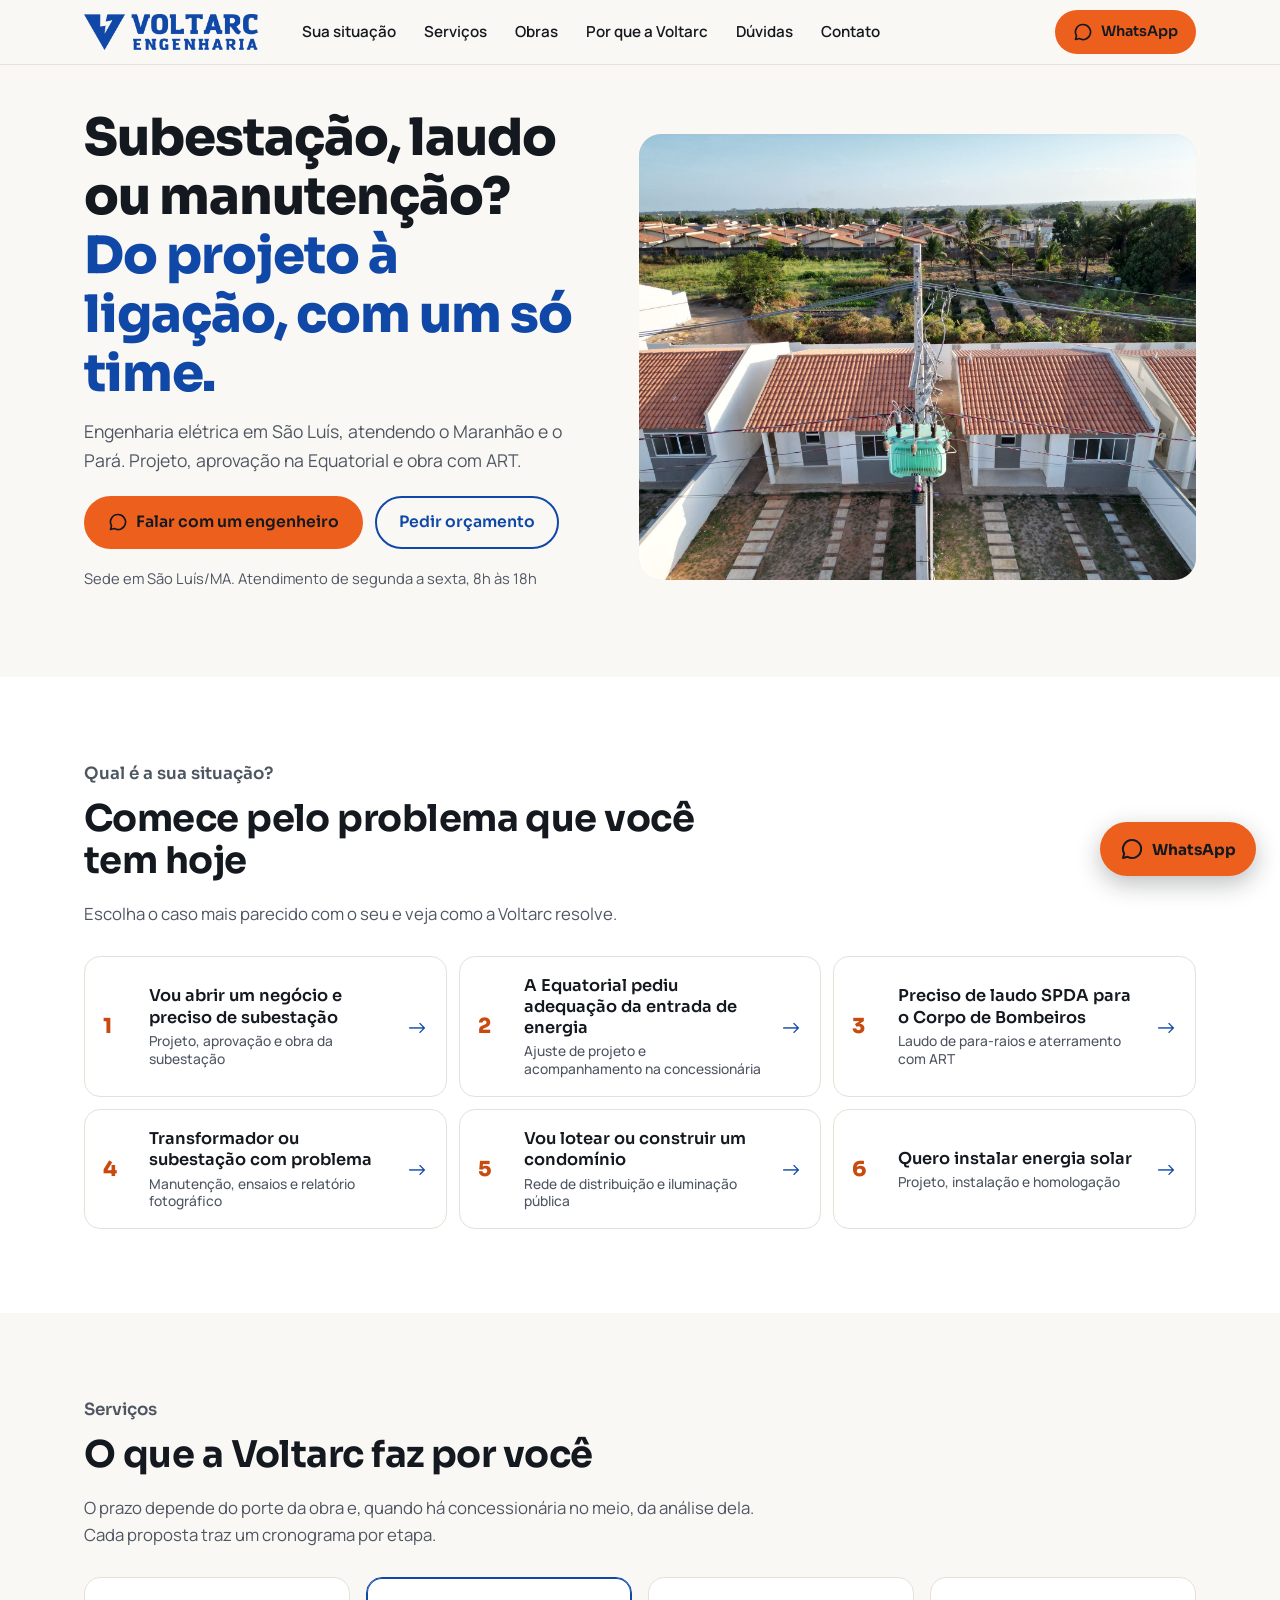
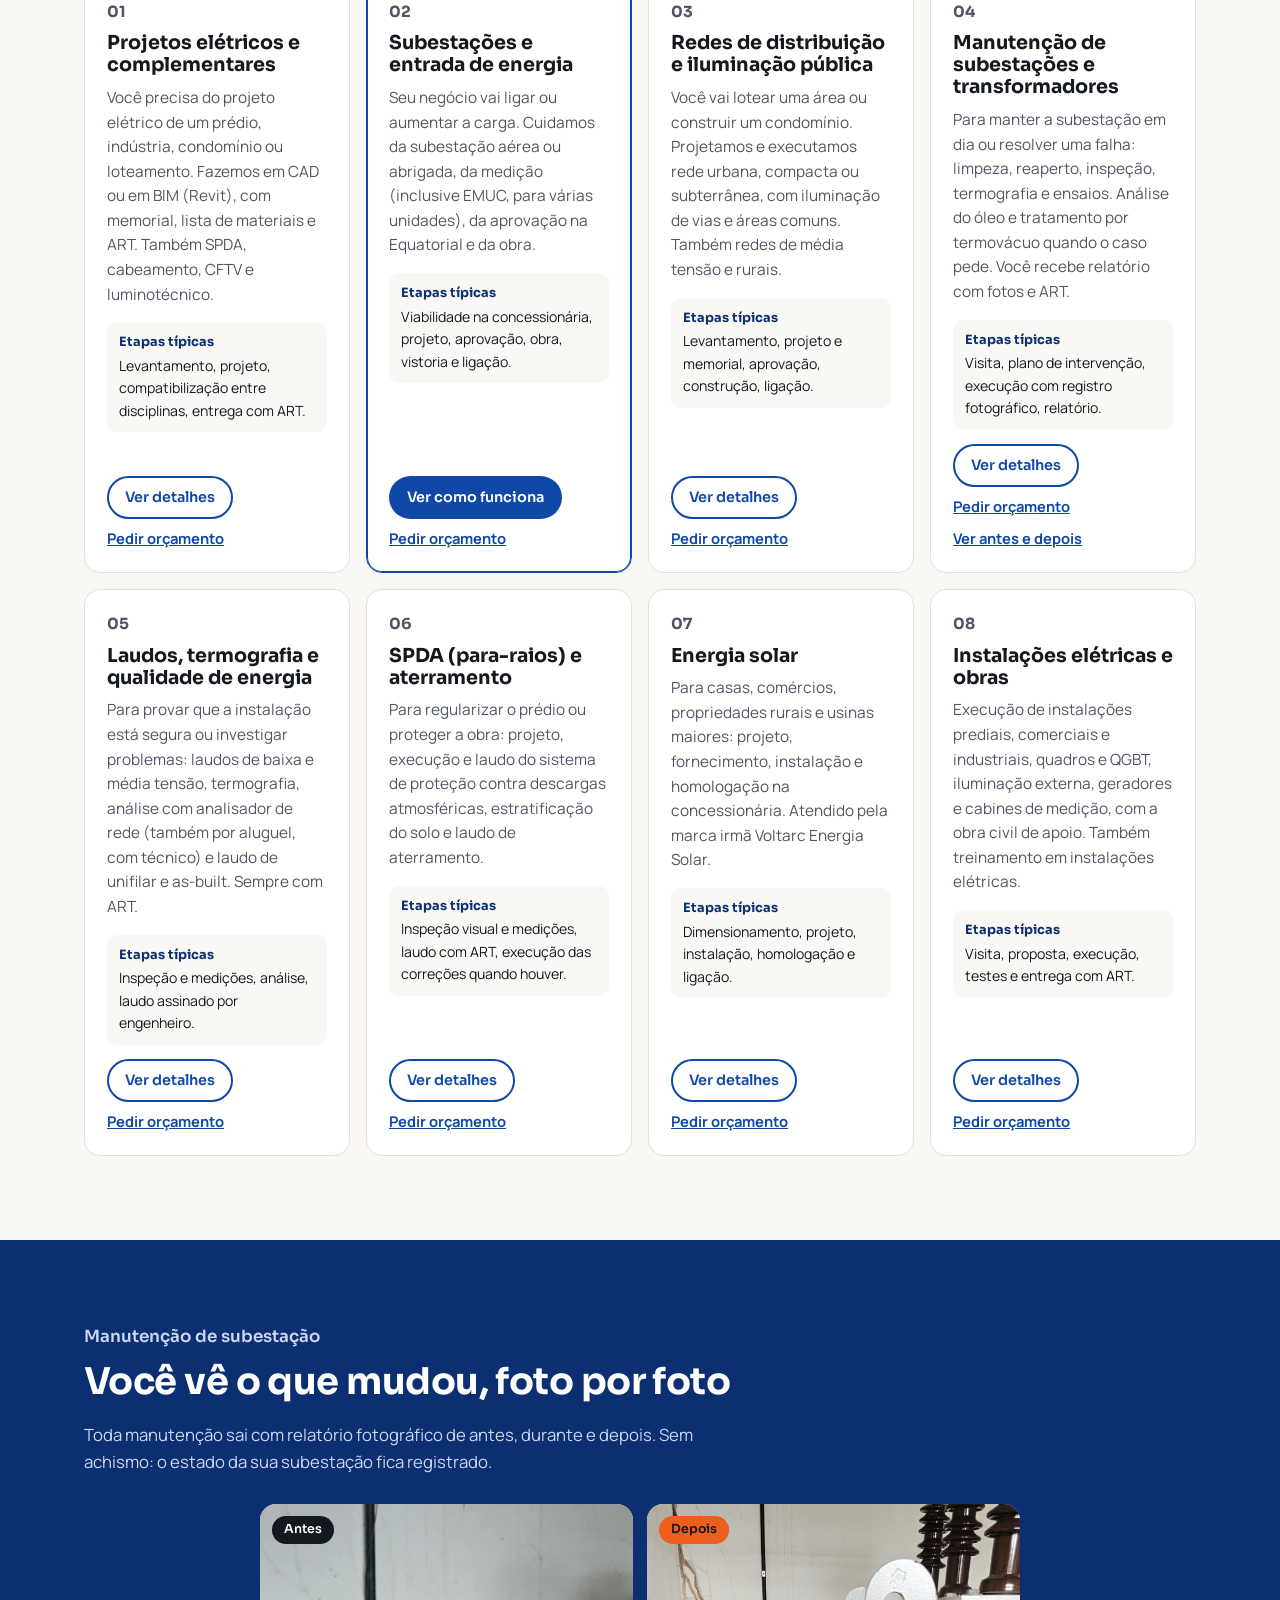
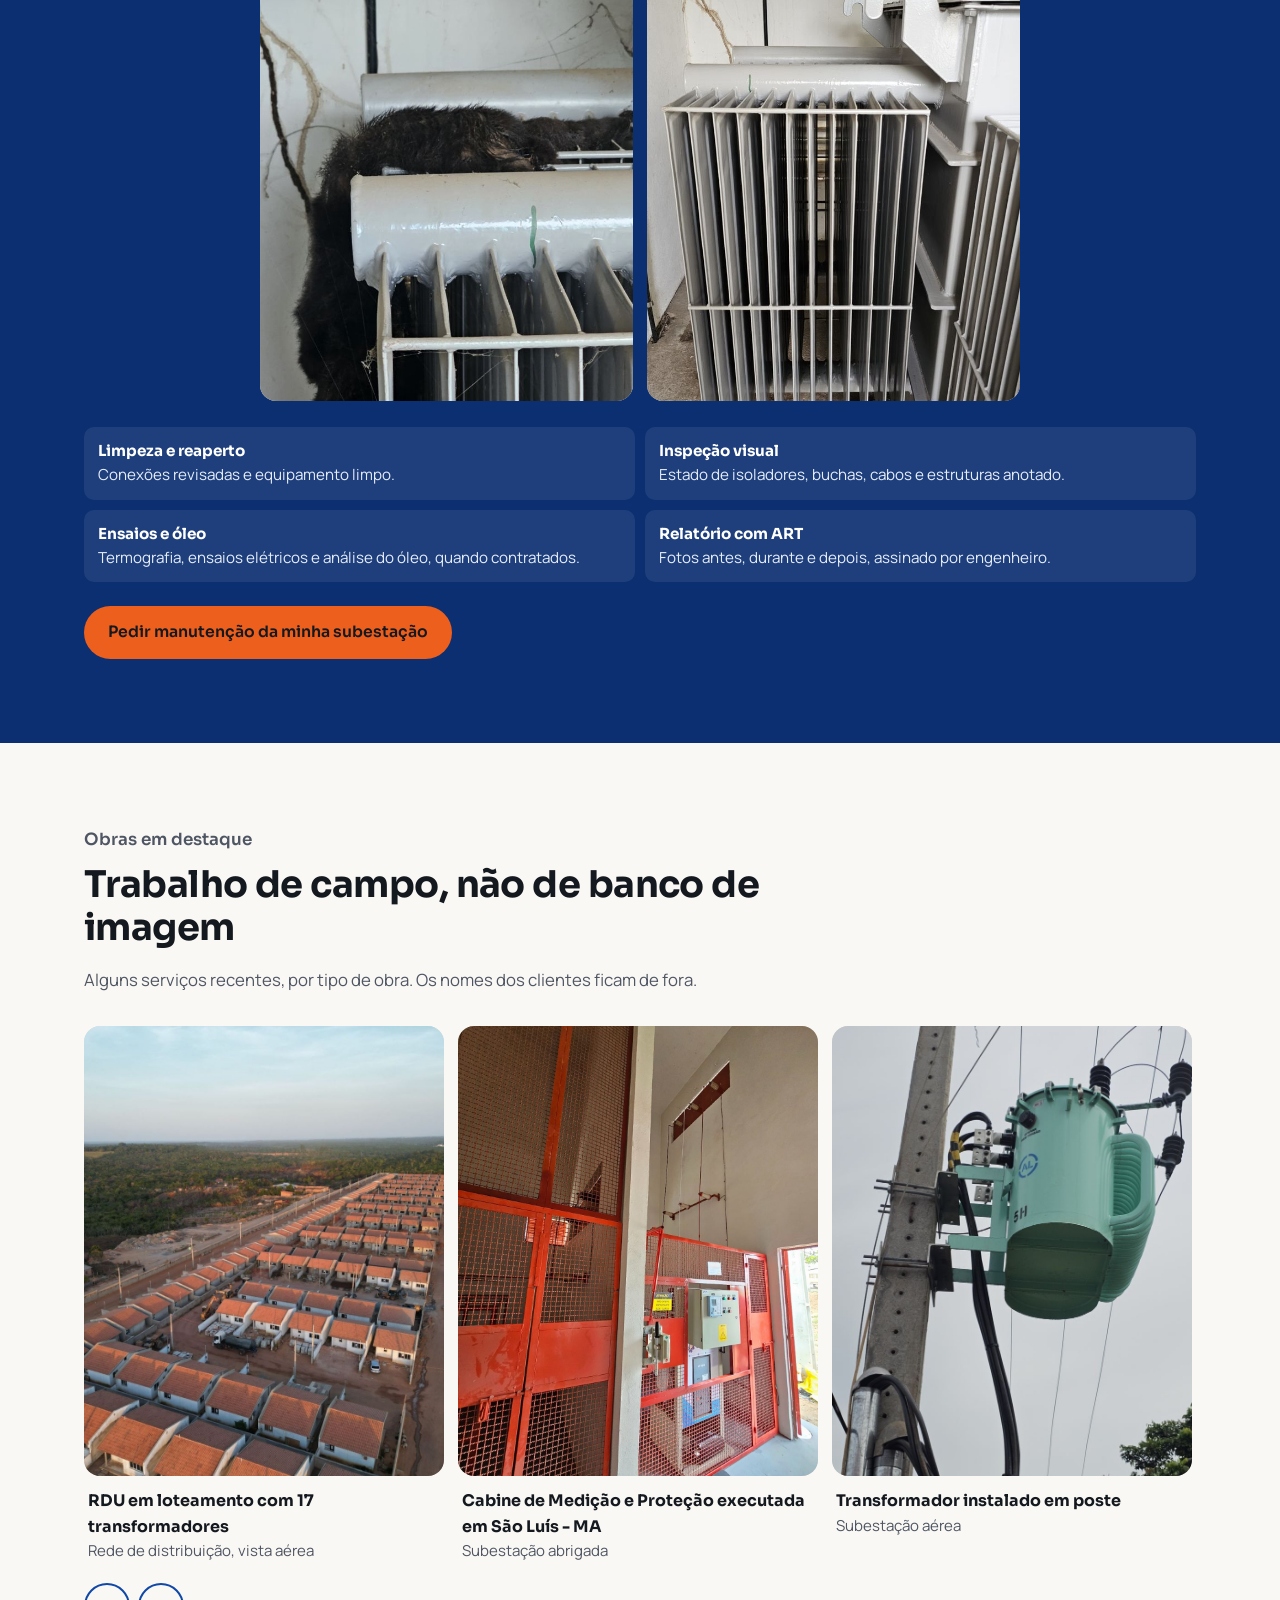
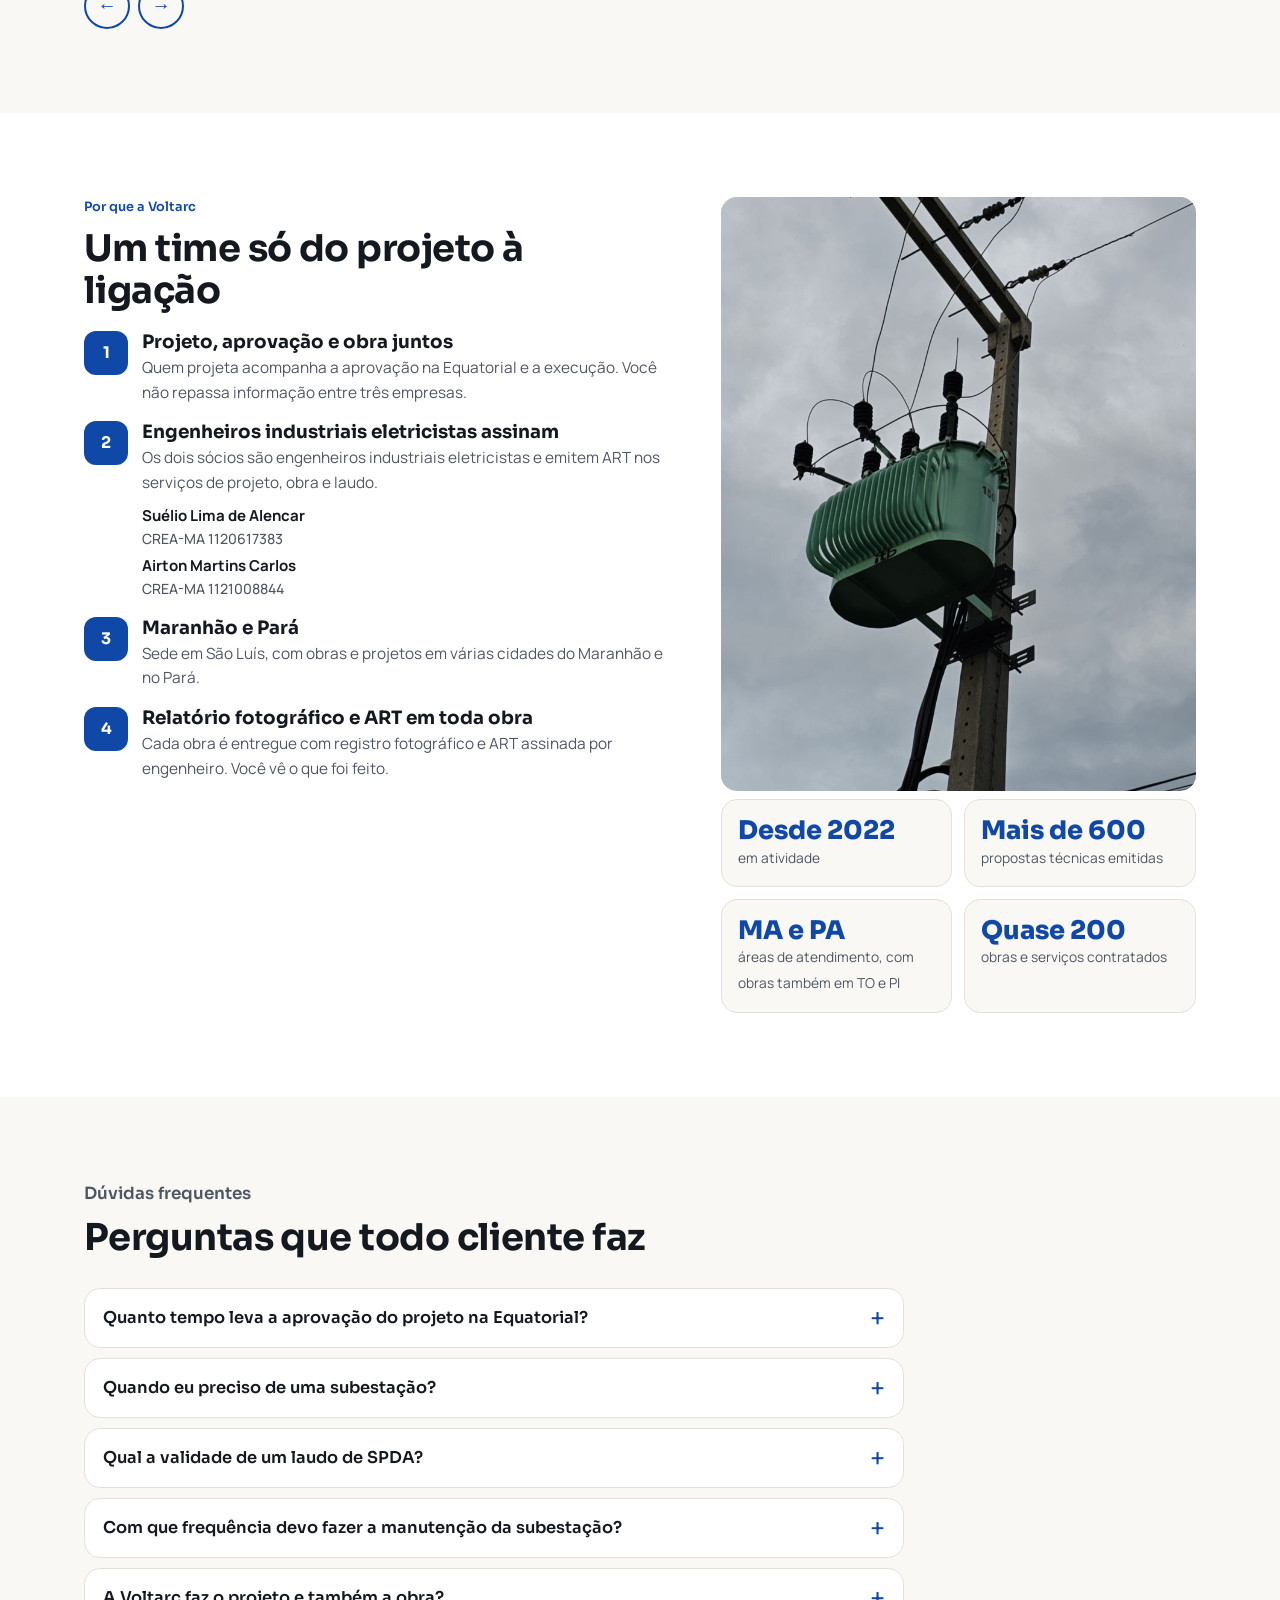
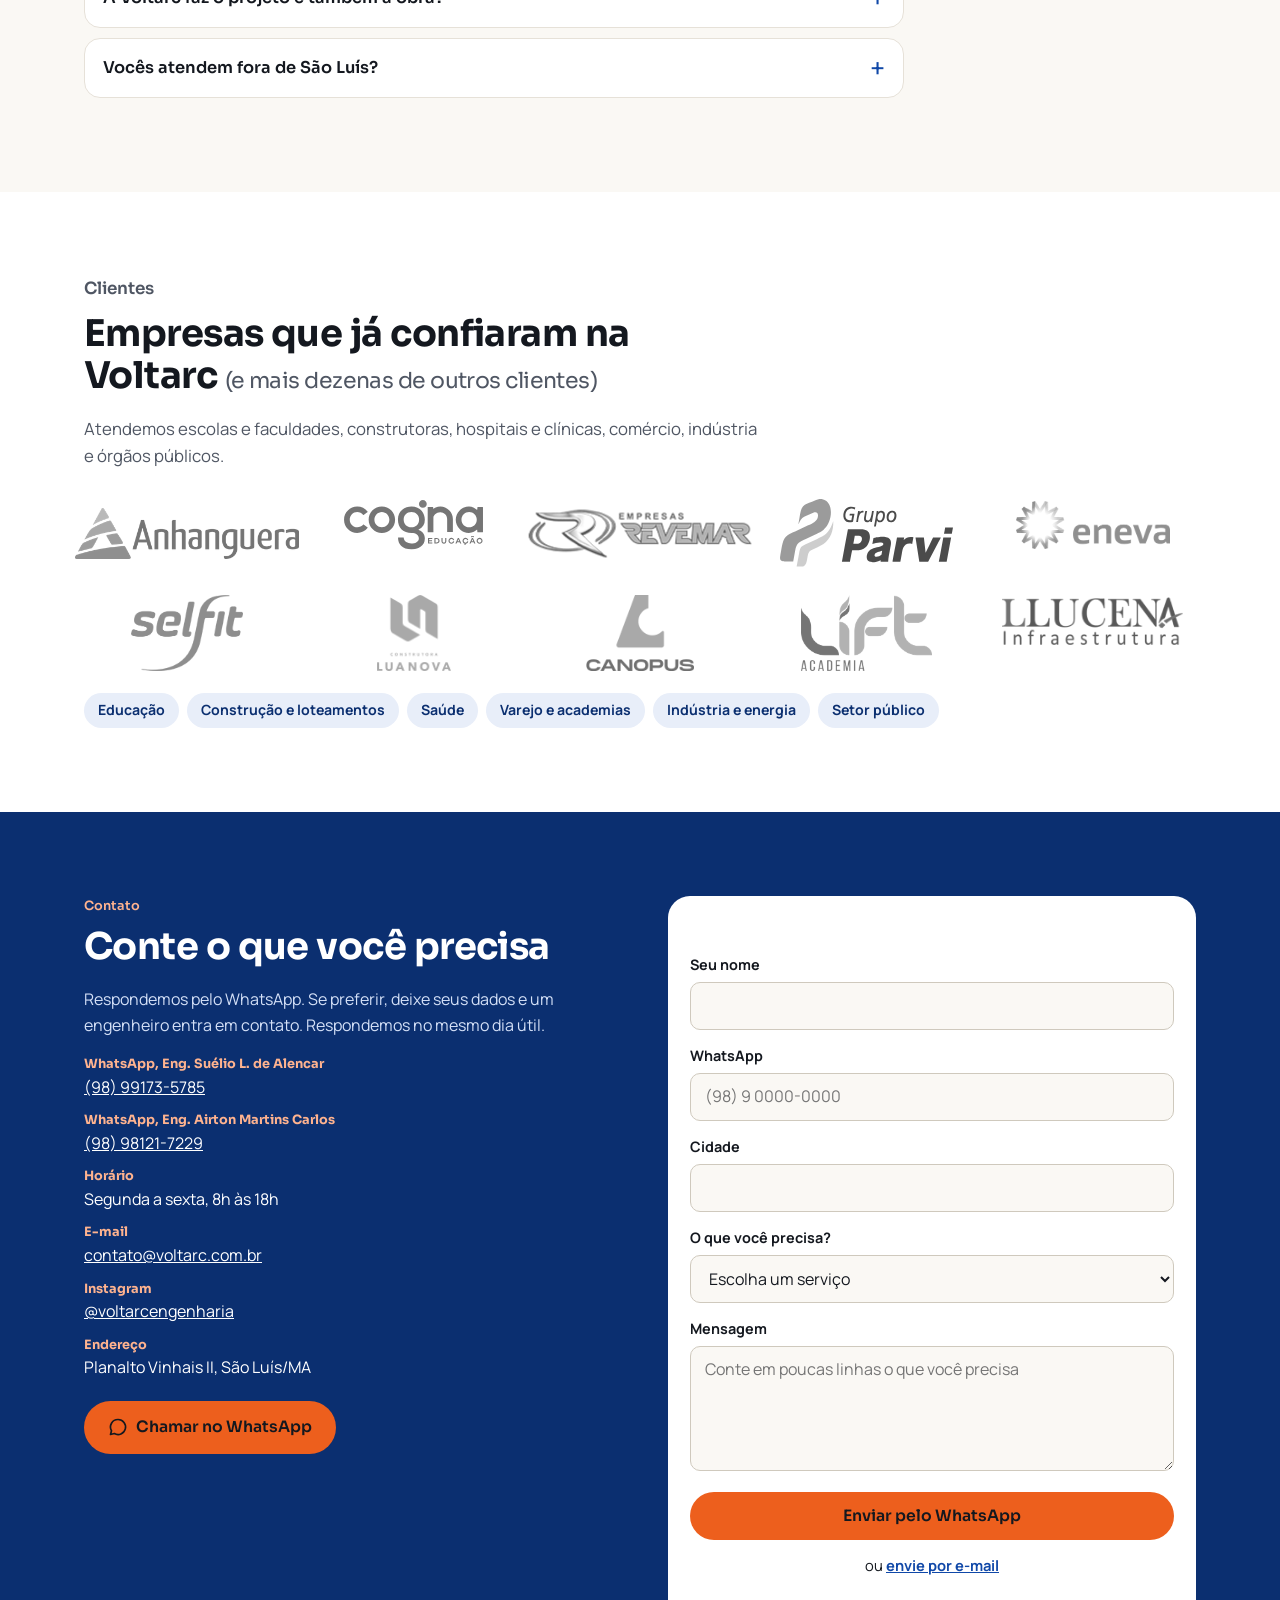
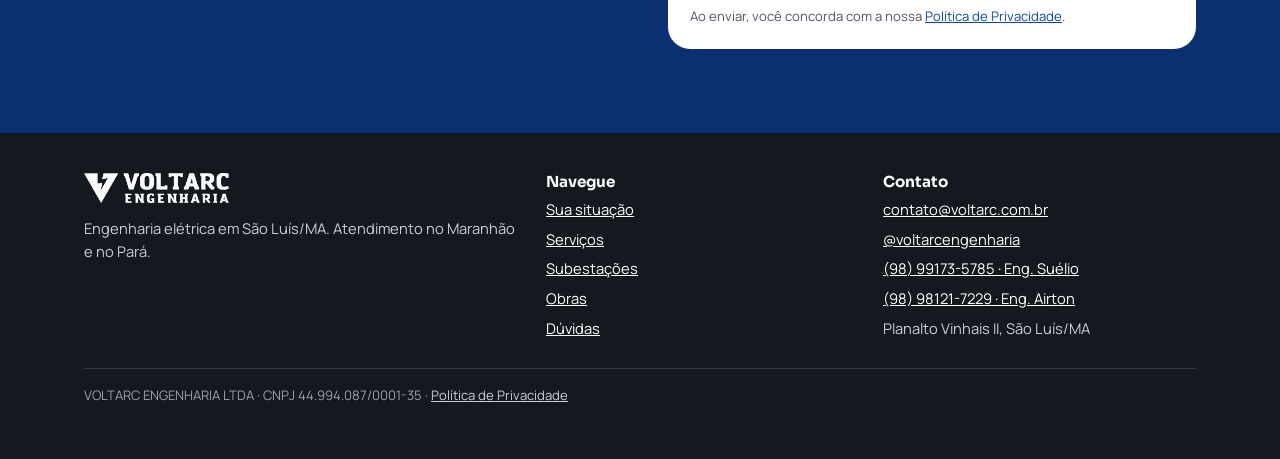
==== commit d39205fc: "Lança o site: contatos, CREAs, FAQ pelas normas, 8 páginas de serviço, privacidade e favicon - Whats" ====
--- a/index.html
+++ b/index.html
@@ -1,24 +1,14 @@
 <!DOCTYPE html>
-<!-- Fotos reais aplicadas em 2026-11-24 — ver mapa_fotos.md; autorização de imagem pendente: foto da equipe (pessoa identificável) -->
-<!--
-  ESBOÇO B — Moderno e comercial
-  Voltarc Engenharia | esboço navegável para decisão de estilo. Fotos reais em img/ (otimizadas, sem EXIF).
-
-  PENDÊNCIAS marcadas no código/páginas:
-  - WhatsApp (98) 98432-0526 usado nos links wa.me/5598984320526: NÚMERO PRECISA SER CONFIRMADO
-    (a pesquisa achou outros números no site antigo; confirmar o oficial e se é o mesmo para Engenharia e Solar).
-  - Marcadores "[...]" e "[confirmar]" = dado ausente ou a validar com a empresa. Nenhum número foi inventado.
-  - Nomes/logos de clientes: só com autorização. Legendas de obras sem nome de cliente.
-  - "~600 propostas": a pesquisa contou ~635 propostas distintas (jan/2022 a nov/2026); atualizar antes de publicar.
-  - Cores: Azul Voltarc #1048A8 (marca) + acento laranja #ED5F1D (marca Voltarc Energia Solar); justificativa no topo de style.css.
--->
+<!-- Voltarc Engenharia | Fotos: acervo da empresa. -->
 <html lang="pt-BR">
 <head>
   <meta charset="utf-8">
-  <meta name="robots" content="noindex, nofollow">
+  <link rel="icon" href="favicon.ico" sizes="any">
+  <link rel="icon" type="image/png" sizes="32x32" href="favicon-32.png">
+  <link rel="apple-touch-icon" href="apple-touch-icon.png">
   <meta name="viewport" content="width=device-width, initial-scale=1">
-  <title>Voltarc Engenharia | Subestações, laudos e projetos elétricos em São Luís/MA</title>
-  <meta name="description" content="Engenharia elétrica em São Luís/MA: subestações, aprovação na Equatorial, manutenção, laudos, SPDA, redes e energia solar. Projeto e obra no mesmo time.">
+  <title>Voltarc Engenharia | Subestações, laudos e projetos elétricos em São Luís - MA</title>
+  <meta name="description" content="Engenharia elétrica em São Luís - MA: subestações, aprovação na Equatorial, manutenção, laudos, SPDA, redes e energia solar. Projeto e obra no mesmo time.">
   <link rel="preconnect" href="https://fonts.googleapis.com">
   <link rel="preconnect" href="https://fonts.gstatic.com" crossorigin>
   <link href="https://fonts.googleapis.com/css2?family=Manrope:wght@400;500;600;700;800&family=Sora:wght@600;700;800&display=swap" rel="stylesheet">
@@ -40,8 +30,7 @@
       <a href="#faq">Dúvidas</a>
       <a href="#contato">Contato</a>
     </nav>
-    <!-- NÚMERO DE WHATSAPP A CONFIRMAR: 5598984320526 -->
-    <a class="btn btn--accent btn--sm header-cta" href="https://wa.me/5598984320526?text=Ol%C3%A1%21%20Vim%20pelo%20site%20da%20Voltarc%20e%20quero%20falar%20com%20um%20engenheiro." target="_blank" rel="noopener">
+    <a class="btn btn--accent btn--sm header-cta" href="https://wa.me/5598991735785?text=Ol%C3%A1%21%20Vim%20pelo%20site%20da%20Voltarc%20e%20quero%20falar%20com%20um%20engenheiro." target="_blank" rel="noopener" data-wa>
       <svg viewBox="0 0 24 24" aria-hidden="true"><path d="M12 3a9 9 0 0 0-7.8 13.5L3 21l4.6-1.2A9 9 0 1 0 12 3z" fill="none" stroke="currentColor" stroke-width="2" stroke-linejoin="round"/></svg>
       WhatsApp
     </a>
@@ -58,13 +47,13 @@
         <h1>Subestação, laudo ou manutenção? <em>Do projeto à ligação, com um só time.</em></h1>
         <p class="lead">Engenharia elétrica em São Luís, atendendo o Maranhão e o Pará. Projeto, aprovação na Equatorial e obra com ART.</p>
         <div class="btn-row">
-          <a class="btn btn--accent" href="https://wa.me/5598984320526?text=Ol%C3%A1%21%20Vim%20pelo%20site%20da%20Voltarc%20e%20quero%20falar%20com%20um%20engenheiro." target="_blank" rel="noopener">
+          <a class="btn btn--accent" href="https://wa.me/5598991735785?text=Ol%C3%A1%21%20Vim%20pelo%20site%20da%20Voltarc%20e%20quero%20falar%20com%20um%20engenheiro." target="_blank" rel="noopener" data-wa>
             <svg viewBox="0 0 24 24" aria-hidden="true"><path d="M12 3a9 9 0 0 0-7.8 13.5L3 21l4.6-1.2A9 9 0 1 0 12 3z" fill="none" stroke="currentColor" stroke-width="2" stroke-linejoin="round"/></svg>
             Falar com um engenheiro
           </a>
           <a class="btn btn--ghost" href="#contato">Pedir orçamento</a>
         </div>
-        <p class="hero-meta">Sede em São Luís/MA. Atendimento de segunda a sexta, 8h às 18h <span class="pending">[confirmar]</span></p>
+        <p class="hero-meta">Sede em São Luís/MA. Atendimento de segunda a sexta, 8h às 18h</p>
       </div>
       <div>
         <img class="photo r-5x4" src="img/hero-loteamento-drone.jpg" alt="Poste com transformador em loteamento, visto de drone" width="2000" height="1500" fetchpriority="high" style="object-position:50% 60%">
@@ -91,22 +80,22 @@
           <span class="sit-t">A Equatorial pediu adequação da entrada de energia<small>Ajuste de projeto e acompanhamento na concessionária</small></span>
           <span class="sit-go" aria-hidden="true">&rarr;</span>
         </a>
-        <a class="sit" href="#srv-spda">
+        <a class="sit" href="servicos-spda.html">
           <span class="sit-n">3</span>
           <span class="sit-t">Preciso de laudo SPDA para o Corpo de Bombeiros<small>Laudo de para-raios e aterramento com ART</small></span>
           <span class="sit-go" aria-hidden="true">&rarr;</span>
         </a>
-        <a class="sit" href="#srv-manutencao">
+        <a class="sit" href="servicos-manutencao.html">
           <span class="sit-n">4</span>
           <span class="sit-t">Transformador ou subestação com problema<small>Manutenção, ensaios e relatório fotográfico</small></span>
           <span class="sit-go" aria-hidden="true">&rarr;</span>
         </a>
-        <a class="sit" href="#srv-redes">
+        <a class="sit" href="servicos-redes.html">
           <span class="sit-n">5</span>
           <span class="sit-t">Vou lotear ou construir um condomínio<small>Rede de distribuição e iluminação pública</small></span>
           <span class="sit-go" aria-hidden="true">&rarr;</span>
         </a>
-        <a class="sit" href="#srv-solar">
+        <a class="sit" href="servicos-solar.html">
           <span class="sit-n">6</span>
           <span class="sit-t">Quero instalar energia solar<small>Projeto, instalação e homologação</small></span>
           <span class="sit-go" aria-hidden="true">&rarr;</span>
@@ -130,7 +119,7 @@
           <h3>Projetos elétricos e complementares</h3>
           <p>Você precisa do projeto elétrico de um prédio, indústria, condomínio ou loteamento. Fazemos em CAD ou em BIM (Revit), com memorial, lista de materiais e ART. Também SPDA, cabeamento, CFTV e luminotécnico.</p>
           <div class="steps"><b>Etapas típicas</b>Levantamento, projeto, compatibilização entre disciplinas, entrega com ART.</div>
-          <div class="links"><a class="btn btn--ghost btn--sm" href="https://wa.me/5598984320526?text=Ol%C3%A1%21%20Quero%20or%C3%A7amento%20de%20projeto%20el%C3%A9trico." target="_blank" rel="noopener">Pedir orçamento</a></div>
+          <div class="links"><a class="btn btn--ghost btn--sm" href="servicos-projetos.html">Ver detalhes</a><a class="more" href="https://wa.me/5598991735785?text=Ol%C3%A1%21%20Quero%20or%C3%A7amento%20de%20projeto%20el%C3%A9trico." target="_blank" rel="noopener" data-wa>Pedir orçamento</a></div>
         </article>
 
         <article class="srv srv--feat" id="srv-subestacoes">
@@ -140,6 +129,7 @@
           <div class="steps"><b>Etapas típicas</b>Viabilidade na concessionária, projeto, aprovação, obra, vistoria e ligação.</div>
           <div class="links">
             <a class="btn btn--blue btn--sm" href="servicos-subestacoes.html">Ver como funciona</a>
+            <a class="more" href="https://wa.me/5598991735785?text=Ol%C3%A1%21%20Quero%20or%C3%A7amento%20de%20subesta%C3%A7%C3%A3o." target="_blank" rel="noopener" data-wa>Pedir orçamento</a>
           </div>
         </article>
 
@@ -148,7 +138,7 @@
           <h3>Redes de distribuição e iluminação pública</h3>
           <p>Você vai lotear uma área ou construir um condomínio. Projetamos e executamos rede urbana, compacta ou subterrânea, com iluminação de vias e áreas comuns. Também redes de média tensão e rurais.</p>
           <div class="steps"><b>Etapas típicas</b>Levantamento, projeto e memorial, aprovação, construção, ligação.</div>
-          <div class="links"><a class="btn btn--ghost btn--sm" href="https://wa.me/5598984320526?text=Ol%C3%A1%21%20Quero%20or%C3%A7amento%20de%20rede%20de%20distribui%C3%A7%C3%A3o." target="_blank" rel="noopener">Pedir orçamento</a></div>
+          <div class="links"><a class="btn btn--ghost btn--sm" href="servicos-redes.html">Ver detalhes</a><a class="more" href="https://wa.me/5598991735785?text=Ol%C3%A1%21%20Quero%20or%C3%A7amento%20de%20rede%20de%20distribui%C3%A7%C3%A3o." target="_blank" rel="noopener" data-wa>Pedir orçamento</a></div>
         </article>
 
         <article class="srv" id="srv-manutencao">
@@ -156,7 +146,7 @@
           <h3>Manutenção de subestações e transformadores</h3>
           <p>Para manter a subestação em dia ou resolver uma falha: limpeza, reaperto, inspeção, termografia e ensaios. Análise do óleo e tratamento por termovácuo quando o caso pede. Você recebe relatório com fotos e ART.</p>
           <div class="steps"><b>Etapas típicas</b>Visita, plano de intervenção, execução com registro fotográfico, relatório.</div>
-          <div class="links"><a class="btn btn--ghost btn--sm" href="https://wa.me/5598984320526?text=Ol%C3%A1%21%20Quero%20or%C3%A7amento%20de%20manuten%C3%A7%C3%A3o%20de%20subesta%C3%A7%C3%A3o." target="_blank" rel="noopener">Pedir orçamento</a><a class="more" href="#antes-depois">Ver antes e depois</a></div>
+          <div class="links"><a class="btn btn--ghost btn--sm" href="servicos-manutencao.html">Ver detalhes</a><a class="more" href="https://wa.me/5598991735785?text=Ol%C3%A1%21%20Quero%20or%C3%A7amento%20de%20manuten%C3%A7%C3%A3o%20de%20subesta%C3%A7%C3%A3o." target="_blank" rel="noopener" data-wa>Pedir orçamento</a><a class="more" href="#antes-depois">Ver antes e depois</a></div>
         </article>
 
         <article class="srv" id="srv-laudos">
@@ -164,7 +154,7 @@
           <h3>Laudos, termografia e qualidade de energia</h3>
           <p>Para provar que a instalação está segura ou investigar problemas: laudos de baixa e média tensão, termografia, análise com analisador de rede (também por aluguel, com técnico) e laudo de unifilar e as-built. Sempre com ART.</p>
           <div class="steps"><b>Etapas típicas</b>Inspeção e medições, análise, laudo assinado por engenheiro.</div>
-          <div class="links"><a class="btn btn--ghost btn--sm" href="https://wa.me/5598984320526?text=Ol%C3%A1%21%20Quero%20or%C3%A7amento%20de%20laudo%20el%C3%A9trico." target="_blank" rel="noopener">Pedir orçamento</a></div>
+          <div class="links"><a class="btn btn--ghost btn--sm" href="servicos-laudos.html">Ver detalhes</a><a class="more" href="https://wa.me/5598991735785?text=Ol%C3%A1%21%20Quero%20or%C3%A7amento%20de%20laudo%20el%C3%A9trico." target="_blank" rel="noopener" data-wa>Pedir orçamento</a></div>
         </article>
 
         <article class="srv" id="srv-spda">
@@ -172,7 +162,7 @@
           <h3>SPDA (para-raios) e aterramento</h3>
           <p>Para regularizar o prédio ou proteger a obra: projeto, execução e laudo do sistema de proteção contra descargas atmosféricas, estratificação do solo e laudo de aterramento.</p>
           <div class="steps"><b>Etapas típicas</b>Inspeção visual e medições, laudo com ART, execução das correções quando houver.</div>
-          <div class="links"><a class="btn btn--ghost btn--sm" href="https://wa.me/5598984320526?text=Ol%C3%A1%21%20Preciso%20de%20laudo%20ou%20projeto%20de%20SPDA." target="_blank" rel="noopener">Pedir orçamento</a></div>
+          <div class="links"><a class="btn btn--ghost btn--sm" href="servicos-spda.html">Ver detalhes</a><a class="more" href="https://wa.me/5598991735785?text=Ol%C3%A1%21%20Preciso%20de%20laudo%20ou%20projeto%20de%20SPDA." target="_blank" rel="noopener" data-wa>Pedir orçamento</a></div>
         </article>
 
         <article class="srv" id="srv-solar">
@@ -180,7 +170,7 @@
           <h3>Energia solar</h3>
           <p>Para casas, comércios, propriedades rurais e usinas maiores: projeto, fornecimento, instalação e homologação na concessionária. Atendido pela marca irmã Voltarc Energia Solar.</p>
           <div class="steps"><b>Etapas típicas</b>Dimensionamento, projeto, instalação, homologação e ligação.</div>
-          <div class="links"><a class="btn btn--ghost btn--sm" href="https://wa.me/5598984320526?text=Ol%C3%A1%21%20Quero%20or%C3%A7amento%20de%20energia%20solar." target="_blank" rel="noopener">Pedir orçamento</a></div>
+          <div class="links"><a class="btn btn--ghost btn--sm" href="servicos-solar.html">Ver detalhes</a><a class="more" href="https://wa.me/5598991735785?text=Ol%C3%A1%21%20Quero%20or%C3%A7amento%20de%20energia%20solar." target="_blank" rel="noopener" data-wa>Pedir orçamento</a></div>
         </article>
 
         <article class="srv" id="srv-instalacoes">
@@ -188,7 +178,7 @@
           <h3>Instalações elétricas e obras</h3>
           <p>Execução de instalações prediais, comerciais e industriais, quadros e QGBT, iluminação externa, geradores e cabines de medição, com a obra civil de apoio. Também treinamento em instalações elétricas.</p>
           <div class="steps"><b>Etapas típicas</b>Visita, proposta, execução, testes e entrega com ART.</div>
-          <div class="links"><a class="btn btn--ghost btn--sm" href="https://wa.me/5598984320526?text=Ol%C3%A1%21%20Quero%20or%C3%A7amento%20de%20instala%C3%A7%C3%A3o%20el%C3%A9trica." target="_blank" rel="noopener">Pedir orçamento</a></div>
+          <div class="links"><a class="btn btn--ghost btn--sm" href="servicos-instalacoes.html">Ver detalhes</a><a class="more" href="https://wa.me/5598991735785?text=Ol%C3%A1%21%20Quero%20or%C3%A7amento%20de%20instala%C3%A7%C3%A3o%20el%C3%A9trica." target="_blank" rel="noopener" data-wa>Pedir orçamento</a></div>
         </article>
 
       </div>
@@ -196,7 +186,6 @@
   </section>
 
   <!-- ===== ANTES E DEPOIS ===== -->
-  <!-- Diferencial da pesquisa: a Voltarc já produz laudo de manutenção com relatório fotográfico antes/durante/depois. -->
   <section class="section section--blue" id="antes-depois">
     <div class="wrap">
       <div class="section-head">
@@ -220,13 +209,11 @@
         <li><b>Ensaios e óleo</b>Termografia, ensaios elétricos e análise do óleo, quando contratados.</li>
         <li><b>Relatório com ART</b>Fotos antes, durante e depois, assinado por engenheiro.</li>
       </ul>
-      <a class="btn btn--accent" href="https://wa.me/5598984320526?text=Ol%C3%A1%21%20Quero%20or%C3%A7amento%20de%20manuten%C3%A7%C3%A3o%20de%20subesta%C3%A7%C3%A3o." target="_blank" rel="noopener">Pedir manutenção da minha subestação</a>
+      <a class="btn btn--accent" href="https://wa.me/5598991735785?text=Ol%C3%A1%21%20Quero%20or%C3%A7amento%20de%20manuten%C3%A7%C3%A3o%20de%20subesta%C3%A7%C3%A3o." target="_blank" rel="noopener" data-wa>Pedir manutenção da minha subestação</a>
     </div>
   </section>
 
   <!-- ===== OBRAS ===== -->
-  <!-- Legendas descrevem o que a foto mostra, sem nome de cliente, sem potência e sem cidade (não conferidos com as fotos).
-       Cada obra exibida precisa de autorização do cliente. -->
   <section class="section" id="obras">
     <div class="wrap">
       <div class="section-head">
@@ -286,7 +273,7 @@
           </div>
           <div class="why-item">
             <div class="ico">2</div>
-            <div><h3>Engenheiros eletricistas assinam</h3><p>Os dois sócios são engenheiros eletricistas e emitem ART nos serviços de projeto, obra e laudo. CREA-MA nº <span class="pending">[...]</span></p></div>
+            <div><h3>Engenheiros industriais eletricistas assinam</h3><p>Os dois sócios são engenheiros industriais eletricistas e emitem ART nos serviços de projeto, obra e laudo.</p><ul class="resp"><li>Suélio Lima de Alencar<span>CREA-MA 1120617383</span></li><li>Airton Martins Carlos<span>CREA-MA 1121008844</span></li></ul></div>
           </div>
           <div class="why-item">
             <div class="ico">3</div>
@@ -294,25 +281,23 @@
           </div>
           <div class="why-item">
             <div class="ico">4</div>
-            <div><h3>Você acompanha cada etapa</h3><p>Projeto atualizado em pasta compartilhada e reunião quando você pedir <span class="pending">[confirmar se segue valendo]</span>.</p></div>
+            <div><h3>Relatório fotográfico e ART em toda obra</h3><p>Cada obra é entregue com registro fotográfico e ART assinada por engenheiro. Você vê o que foi feito.</p></div>
           </div>
         </div>
       </div>
       <div>
         <img class="photo r-4x5" src="img/subestacao-aerea-poste.jpg" alt="Subestação aérea: transformador instalado em poste" width="788" height="1400" loading="lazy" decoding="async" style="object-position:50% 40%">
-        <!-- NÚMEROS: "~600 propostas" vem do perfil (pesquisa contou ~635 em jan/2022 a nov/2026). Atualizar. -->
         <div class="stats">
-          <div class="stat"><b>2022</b><span>início das atividades</span></div>
-          <div class="stat"><b>~600</b><span>propostas emitidas <span class="pending">[atualizar]</span></span></div>
-          <div class="stat"><b>MA e PA</b><span>áreas de atendimento</span></div>
-          <div class="stat"><b class="pending">[...]</b><span>obras entregues</span></div>
+          <div class="stat"><b>Desde 2022</b><span>em atividade</span></div>
+          <div class="stat"><b>Mais de 600</b><span>propostas técnicas emitidas</span></div>
+          <div class="stat"><b>MA e PA</b><span>áreas de atendimento, com obras também em TO e PI</span></div>
+          <div class="stat"><b>Quase 200</b><span>obras e serviços contratados</span></div>
         </div>
       </div>
     </div>
   </section>
 
   <!-- ===== FAQ ===== -->
-  <!-- Respostas cautelosas: nenhum prazo, limite ou periodicidade fora da pesquisa. Itens com [confirmar] aguardam o responsável técnico. -->
   <section class="section" id="faq">
     <div class="wrap">
       <div class="section-head">
@@ -322,27 +307,27 @@
       <div class="faq">
         <details>
           <summary>Quanto tempo leva a aprovação do projeto na Equatorial?</summary>
-          <div class="ans"><p>Depende do tipo de obra, da carga e da análise da concessionária, que a Voltarc não controla. Por isso a proposta separa as etapas (viabilidade, projeto, aprovação, obra, vistoria e ligação) e avisamos a cada mudança. Prazo típico: <span class="pending">[confirmar]</span>.</p></div>
+          <div class="ans"><p>Depois que o projeto completo é protocolado, a Equatorial tem até 30 dias para analisá-lo e responder: aprovar ou apontar o que precisa ser corrigido (NT.002 da Equatorial). O projeto aprovado vale por 12 meses. Com a Voltarc, o processo todo (projeto, aprovação, vistoria e ligação) leva até 60 dias. Quando o projeto chega com erros ou documentos faltando, ele volta para correção e o processo pode se arrastar por meses. Por isso entregamos o projeto completo e conferido já na primeira vez.</p></div>
         </details>
         <details>
           <summary>Quando eu preciso de uma subestação?</summary>
-          <div class="ans"><p>Em geral, quando a carga do seu imóvel passa do que a rede de baixa tensão atende, segundo as normas da Equatorial, ou quando você precisa de média tensão. O limite exato fica na norma técnica da concessionária <span class="pending">[confirmar o critério vigente]</span>. Mande sua lista de equipamentos que dizemos se é o seu caso.</p></div>
+          <div class="ans"><p>Acima de 75 kW de carga instalada, o atendimento da Equatorial é em média tensão, o que normalmente exige subestação própria (NT.002 da Equatorial). Até 75 kW, o atendimento é em baixa tensão (NT.001). Acima de 2.500 kW de demanda, é alta tensão. Mande sua lista de equipamentos e o endereço que dizemos o caminho.</p></div>
         </details>
         <details>
           <summary>Qual a validade de um laudo de SPDA?</summary>
-          <div class="ans"><p>Depende da norma (NBR 5419), do tipo de instalação e da exigência do Corpo de Bombeiros do seu estado. A periodicidade das inspeções e a edição vigente da norma serão confirmadas com o responsável técnico <span class="pending">[confirmar]</span>. O laudo sai com ART e traz a data da próxima inspeção.</p></div>
+          <div class="ans"><p>O laudo de SPDA não tem uma &ldquo;validade&rdquo; fixa. O que a norma pede é a inspeção periódica (ABNT NBR 5419-3): a cada 1 ano em regiões litorâneas com corrosão severa, como São Luís, e a cada 3 anos nas demais estruturas. Vale também a exigência do Corpo de Bombeiros para a sua edificação. O laudo sai com ART e traz a data da próxima inspeção.</p></div>
         </details>
         <details>
           <summary>Com que frequência devo fazer a manutenção da subestação?</summary>
-          <div class="ans"><p>Depende do ambiente (poeira, maresia, umidade), da idade do equipamento e da recomendação do fabricante. Uma visita técnica define o intervalo certo para a sua instalação. Periodicidade de referência da Voltarc: <span class="pending">[confirmar]</span>.</p></div>
+          <div class="ans"><p>A NBR 14039 e a NR-10 exigem manutenção periódica, sem um prazo único para todos. A Voltarc recomenda manutenção preventiva anual, ou semestral quando há maresia, poeira ou carga crítica. Uma visita técnica define o intervalo certo para a sua instalação.</p></div>
         </details>
         <details>
           <summary>A Voltarc faz o projeto e também a obra?</summary>
-          <div class="ans"><p>Sim. Fazemos projeto, aprovação na concessionária e execução, com ART e nota fiscal. Se você já tem o projeto de outra empresa, também podemos executar ou só acompanhar a ligação <span class="pending">[confirmar]</span>.</p></div>
+          <div class="ans"><p>Sim. Fazemos projeto, aprovação na concessionária e execução, com ART e nota fiscal. Se você já tem o projeto, conte o seu caso e avaliamos como podemos ajudar.</p></div>
         </details>
         <details>
           <summary>Vocês atendem fora de São Luís?</summary>
-          <div class="ans"><p>Sim. Atendemos o Maranhão e o Pará, e já fizemos trabalhos pontuais em outros estados. Fora dessas áreas, consulte a viabilidade pelo WhatsApp.</p></div>
+          <div class="ans"><p>Sim. Atendemos o Maranhão e o Pará, e já fizemos obras também no Tocantins e no Piauí. Fora dessas áreas, consulte a viabilidade pelo WhatsApp.</p></div>
         </details>
       </div>
     </div>
@@ -380,21 +365,22 @@
       <div class="contact-info">
         <p class="eyebrow">Contato</p>
         <h2>Conte o que você precisa</h2>
-        <p>Respondemos pelo WhatsApp. Se preferir, deixe seus dados e um engenheiro entra em contato. Tempo de resposta: <span class="pending">[...]</span></p>
+        <p>Respondemos pelo WhatsApp. Se preferir, deixe seus dados e um engenheiro entra em contato. Respondemos no mesmo dia útil.</p>
         <ul class="contact-list">
-          <li><b>WhatsApp</b><a href="https://wa.me/5598984320526" target="_blank" rel="noopener">(98) 98432-0526</a> <span class="pending">[confirmar número]</span></li>
+          <li><b>WhatsApp, Eng. Suélio L. de Alencar</b><a href="https://wa.me/5598991735785" target="_blank" rel="noopener">(98) 99173-5785</a></li>
+          <li><b>WhatsApp, Eng. Airton Martins Carlos</b><a href="https://wa.me/5598981217229" target="_blank" rel="noopener">(98) 98121-7229</a></li>
+          <li><b>Horário</b>Segunda a sexta, 8h às 18h</li>
           <li><b>E-mail</b><a href="mailto:contato@voltarc.com.br">contato@voltarc.com.br</a></li>
           <li><b>Instagram</b><a href="https://www.instagram.com/voltarcengenharia/" target="_blank" rel="noopener">@voltarcengenharia</a></li>
           <li><b>Endereço</b>Planalto Vinhais II, São Luís/MA</li>
         </ul>
-        <a class="btn btn--accent" href="https://wa.me/5598984320526?text=Ol%C3%A1%21%20Vim%20pelo%20site%20da%20Voltarc%20e%20quero%20falar%20com%20um%20engenheiro." target="_blank" rel="noopener">
+        <a class="btn btn--accent" href="https://wa.me/5598991735785?text=Ol%C3%A1%21%20Vim%20pelo%20site%20da%20Voltarc%20e%20quero%20falar%20com%20um%20engenheiro." target="_blank" rel="noopener" data-wa>
           <svg viewBox="0 0 24 24" aria-hidden="true"><path d="M12 3a9 9 0 0 0-7.8 13.5L3 21l4.6-1.2A9 9 0 1 0 12 3z" fill="none" stroke="currentColor" stroke-width="2" stroke-linejoin="round"/></svg>
           Chamar no WhatsApp
         </a>
       </div>
 
-      <!-- Formulário estático: sem envio real (ligar a um back-end ou serviço de formulário depois). -->
-      <form class="form" id="form-orcamento" action="#" method="post">
+      <form class="form" id="form-orcamento" action="#" method="post" novalidate>
         <h3>Pedir orçamento</h3>
         <div class="field"><label for="f-nome">Seu nome</label><input id="f-nome" name="nome" type="text" autocomplete="name" required></div>
         <div class="field"><label for="f-zap">WhatsApp</label><input id="f-zap" name="whatsapp" type="tel" inputmode="tel" autocomplete="tel" placeholder="(98) 9 0000-0000" required></div>
@@ -414,8 +400,11 @@
             <option>Ainda não sei</option>
           </select>
         </div>
-        <button class="btn btn--accent" type="submit">Enviar pedido</button>
-        <p class="form-note" id="form-msg">Esboço: o envio ainda não está ligado. Para falar agora, use o WhatsApp.</p>
+        <div class="field"><label for="f-msg">Mensagem</label><textarea id="f-msg" name="mensagem" rows="4" placeholder="Conte em poucas linhas o que você precisa"></textarea></div>
+        <button class="btn btn--accent" type="submit">Enviar pelo WhatsApp</button>
+        <p class="form-alt">ou <a href="mailto:contato@voltarc.com.br" id="form-mail">envie por e-mail</a></p>
+        <p class="form-note" id="form-msg" role="status" aria-live="polite"></p>
+        <p class="form-note">Ao enviar, você concorda com a nossa <a href="privacidade.html">Política de Privacidade</a>.</p>
       </form>
     </div>
   </section>
@@ -444,18 +433,26 @@
         <ul>
           <li><a href="mailto:contato@voltarc.com.br">contato@voltarc.com.br</a></li>
           <li><a href="https://www.instagram.com/voltarcengenharia/" target="_blank" rel="noopener">@voltarcengenharia</a></li>
+          <li><a href="https://wa.me/5598991735785" target="_blank" rel="noopener">(98) 99173-5785 · Eng. Suélio</a></li>
+          <li><a href="https://wa.me/5598981217229" target="_blank" rel="noopener">(98) 98121-7229 · Eng. Airton</a></li>
           <li>Planalto Vinhais II, São Luís/MA</li>
         </ul>
       </div>
     </div>
-    <p class="legal">VOLTARC ENGENHARIA LTDA · CNPJ 44.994.087/0001-35</p>
+    <p class="legal">VOLTARC ENGENHARIA LTDA · CNPJ 44.994.087/0001-35 · <a href="privacidade.html">Política de Privacidade</a></p>
   </div>
 </footer>
 
-<a class="wa-float" href="https://wa.me/5598984320526?text=Ol%C3%A1%21%20Vim%20pelo%20site%20da%20Voltarc%20e%20quero%20falar%20com%20um%20engenheiro." target="_blank" rel="noopener" aria-label="Falar pelo WhatsApp">
+<button class="wa-float" type="button" data-wa aria-haspopup="dialog" aria-expanded="false" aria-controls="wa-menu">
   <svg viewBox="0 0 24 24" aria-hidden="true"><path d="M12 3a9 9 0 0 0-7.8 13.5L3 21l4.6-1.2A9 9 0 1 0 12 3z" fill="none" stroke="currentColor" stroke-width="2" stroke-linejoin="round"/></svg>
   WhatsApp
-</a>
+</button>
+
+<div class="wa-menu" id="wa-menu" role="dialog" aria-modal="false" aria-labelledby="wa-menu-t" hidden>
+  <div class="wa-menu-head"><p class="wa-menu-t" id="wa-menu-t">Com quem você quer falar?</p><button class="wa-close" type="button" aria-label="Fechar">&times;</button></div>
+  <a class="wa-opt" href="https://wa.me/5598991735785" data-n="5598991735785" target="_blank" rel="noopener"><b>Eng. Suélio L. de Alencar</b><span>(98) 99173-5785</span></a>
+  <a class="wa-opt" href="https://wa.me/5598981217229" data-n="5598981217229" target="_blank" rel="noopener"><b>Eng. Airton Martins Carlos</b><span>(98) 98121-7229</span></a>
+</div>
 
 <script>
   // Menu mobile
@@ -478,11 +475,65 @@
     document.getElementById('prev').addEventListener('click', function () { rail.scrollBy({ left: -step(), behavior: 'smooth' }); });
     document.getElementById('next').addEventListener('click', function () { rail.scrollBy({ left: step(), behavior: 'smooth' }); });
   })();
-  // Formulário estático: sem envio
-  document.getElementById('form-orcamento').addEventListener('submit', function (e) {
-    e.preventDefault();
-    document.getElementById('form-msg').textContent = 'Esboço: dados não enviados. Para falar agora, use o botão de WhatsApp.';
-  });
+  // Formulário: monta a mensagem e abre o WhatsApp do Eng. Suélio, ou o e-mail
+  (function () {
+    var form = document.getElementById('form-orcamento');
+    var msg = document.getElementById('form-msg');
+    var mail = document.getElementById('form-mail');
+    function val(id) { return (document.getElementById(id).value || '').trim(); }
+    function texto() {
+      var l = ['Olá! Vim pelo site da Voltarc e quero um orçamento.', '', 'Nome: ' + val('f-nome'), 'WhatsApp: ' + val('f-zap'), 'Cidade: ' + val('f-cidade'), 'Serviço: ' + val('f-servico')];
+      if (val('f-msg')) l.push('Mensagem: ' + val('f-msg'));
+      return l.join('\n');
+    }
+    form.addEventListener('submit', function (e) {
+      e.preventDefault();
+      if (!form.reportValidity()) return;
+      window.open('https://wa.me/5598991735785?text=' + encodeURIComponent(texto()), '_blank', 'noopener');
+      msg.textContent = 'Abrimos o WhatsApp com a sua mensagem. É só tocar em enviar.';
+    });
+    mail.addEventListener('click', function (e) {
+      if (!form.reportValidity()) { e.preventDefault(); return; }
+      mail.href = 'mailto:contato@voltarc.com.br?subject=' + encodeURIComponent('Pedido de orçamento: ' + val('f-servico')) + '&body=' + encodeURIComponent(texto());
+    });
+  })();
+  // Menu de escolha do WhatsApp (Esc e clique fora fecham)
+  (function () {
+    var menu = document.getElementById('wa-menu');
+    if (!menu) return;
+    var opts = menu.querySelectorAll('.wa-opt');
+    var last = null;
+    var defMsg = 'Olá! Vim pelo site da Voltarc e quero falar com um engenheiro.';
+    var triggers = document.querySelectorAll('[data-wa]');
+    for (var k = 0; k < triggers.length; k++) { triggers[k].setAttribute('aria-haspopup', 'dialog'); triggers[k].setAttribute('aria-expanded', 'false'); }
+    function msgOf(el) {
+      var h = el.getAttribute('href') || '';
+      var i = h.indexOf('text=');
+      if (i > -1) { try { return decodeURIComponent(h.slice(i + 5)); } catch (x) {} }
+      return defMsg;
+    }
+    function openMenu(t) {
+      last = t;
+      var m = encodeURIComponent(msgOf(t));
+      for (var i = 0; i < opts.length; i++) opts[i].href = 'https://wa.me/' + opts[i].getAttribute('data-n') + '?text=' + m;
+      menu.hidden = false;
+      for (var j = 0; j < triggers.length; j++) triggers[j].setAttribute('aria-expanded', triggers[j] === t ? 'true' : 'false');
+      opts[0].focus();
+    }
+    function closeMenu(back) {
+      if (menu.hidden) return;
+      menu.hidden = true;
+      for (var j = 0; j < triggers.length; j++) triggers[j].setAttribute('aria-expanded', 'false');
+      if (back && last) last.focus();
+    }
+    document.addEventListener('click', function (e) {
+      var t = e.target.closest ? e.target.closest('[data-wa]') : null;
+      if (t) { e.preventDefault(); if (!menu.hidden && last === t) closeMenu(true); else openMenu(t); return; }
+      if (menu.contains(e.target)) { if (e.target.closest('.wa-close')) closeMenu(true); else if (e.target.closest('.wa-opt')) setTimeout(function () { closeMenu(false); }, 150); return; }
+      closeMenu(false);
+    });
+    document.addEventListener('keydown', function (e) { if (e.key === 'Escape') closeMenu(true); });
+  })();
 </script>
 </body>
 </html>
--- a/style.css
+++ b/style.css
@@ -1,4 +1,4 @@
-/* ESBOÇO B — Moderno e comercial | Voltarc Engenharia
+/* Voltarc Engenharia | Estilo moderno e comercial
    Tipografia: Sora (títulos) + Manrope (texto), via Google Fonts (link no <head> de cada página).
 
    ACENTO ESCOLHIDO: laranja #ED5F1D (laranja intenso da marca Voltarc Energia Solar).
@@ -175,7 +175,6 @@
 .stat { background: var(--bg); border: 1px solid var(--line); border-radius: var(--r); padding: 16px; }
 .stat b { display: block; font-family: var(--font-title); font-size: 1.6rem; font-weight: 800; color: var(--blue); line-height: 1.1; }
 .stat span { font-size: .86rem; color: var(--muted); }
-.pending { background: #FFE49A !important; color: #4A3300 !important; padding: 1px 6px; border-radius: 6px; font-weight: 700; font-size: .92em; }
 
 /* ---------- FAQ ---------- */
 .faq { max-width: 820px; }
@@ -212,12 +211,16 @@
 .form { background: var(--surface); color: var(--ink); border-radius: var(--r-lg); padding: 22px; display: grid; gap: 14px; }
 .form h3 { margin: 0; }
 .field label { display: block; font-weight: 700; font-size: .9rem; margin-bottom: 6px; }
-.field input, .field select {
+.field input, .field select, .field textarea {
   width: 100%; min-height: 48px; padding: 10px 14px; font: inherit; color: var(--ink); background: var(--bg);
   border: 1.5px solid #CFC9BD; border-radius: var(--r-sm);
 }
-.field input:focus, .field select:focus { outline: 3px solid var(--accent); outline-offset: 1px; border-color: var(--blue); }
+.field input:focus, .field select:focus, .field textarea:focus { outline: 3px solid var(--accent); outline-offset: 1px; border-color: var(--blue); }
+.field textarea { min-height: 96px; resize: vertical; }
 .form-note { font-size: .82rem; color: var(--muted); margin: 0; }
+.form-note a { color: var(--blue); }
+.form-alt { margin: 0; font-size: .92rem; text-align: center; }
+.form-alt a { color: var(--blue); font-weight: 700; }
 
 /* ---------- Rodapé ---------- */
 .site-footer { background: var(--ink); color: #C9CED6; padding: 40px 0 96px; font-size: .92rem; }
@@ -226,6 +229,7 @@
 .site-footer h4 { color: #fff; font-size: .95rem; margin-bottom: 8px; }
 .site-footer a { color: #fff; }
 .site-footer ul { list-style: none; padding: 0; margin: 0; display: grid; gap: 6px; }
+.legal a { color: #C9CED6; }
 .legal { border-top: 1px solid #333A45; margin-top: 28px; padding-top: 16px; font-size: .82rem; color: #9AA1AD; }
 
 /* ---------- WhatsApp flutuante ---------- */
@@ -233,9 +237,25 @@
   position: fixed; right: 14px; bottom: 14px; z-index: 60; display: inline-flex; align-items: center; gap: 8px;
   background: var(--accent); color: var(--ink); font-family: var(--font-title); font-weight: 700; font-size: .95rem;
   text-decoration: none; min-height: 54px; padding: 0 20px; border-radius: 999px; box-shadow: 0 8px 24px rgba(20, 24, 31, .28);
+  border: 0; cursor: pointer;
 }
 .wa-float svg { width: 24px; height: 24px; }
 .wa-float:hover { background: #FF7433; }
+.wa-float:focus-visible, .wa-opt:focus-visible, .wa-close:focus-visible { outline: 3px solid var(--blue); outline-offset: 2px; }
+
+/* ---------- Menu de escolha do WhatsApp ---------- */
+.wa-menu {
+  position: fixed; z-index: 70; left: 14px; right: 14px; bottom: 80px; background: var(--surface); color: var(--ink);
+  border: 1px solid var(--line); border-radius: var(--r); box-shadow: 0 14px 40px rgba(20, 24, 31, .28); padding: 14px; display: grid; gap: 10px;
+}
+.wa-menu[hidden] { display: none; }
+.wa-menu-head { display: flex; align-items: center; justify-content: space-between; gap: 12px; }
+.wa-menu-t { font-family: var(--font-title); font-weight: 700; margin: 0; }
+.wa-close { width: 36px; height: 36px; border-radius: 50%; border: 1px solid var(--line); background: var(--bg); font-size: 1.3rem; line-height: 1; cursor: pointer; color: var(--ink); }
+.wa-opt { display: block; text-decoration: none; color: var(--ink); background: var(--bg); border: 1.5px solid var(--line); border-radius: var(--r-sm); padding: 12px 14px; min-height: 48px; }
+.wa-opt:hover { border-color: var(--blue); background: var(--blue-soft); }
+.wa-opt b { display: block; font-family: var(--font-title); font-size: .95rem; }
+.wa-opt span { color: var(--muted); font-size: .9rem; }
 
 /* ---------- Página de serviço ---------- */
 .crumbs { font-size: .86rem; color: var(--muted); padding: 16px 0 0; }
@@ -259,6 +279,13 @@
 .cta-band h2 { color: #fff; margin: 0; font-size: clamp(1.4rem, 4.2vw, 2rem); }
 .cta-band p { margin: 0; color: #D4E0F7; }
 
+/* ---------- Responsáveis técnicos e política ---------- */
+.resp { list-style: none; padding: 0; margin: 8px 0 0; display: grid; gap: 4px; font-size: .94rem; font-weight: 700; }
+.resp span { display: block; font-weight: 500; color: var(--muted); font-size: .88rem; }
+.prose { max-width: 720px; }
+.prose h2 { font-size: 1.25rem; margin-top: 1.6em; }
+.prose ul { padding-left: 1.2em; }
+
 /* ---------- Telas maiores ---------- */
 @media (min-width: 640px) {
   :root { --gutter: 24px; }
@@ -289,6 +316,7 @@
   .cta-band { grid-template-columns: 1fr auto; align-items: center; padding: 36px; }
   .site-footer { padding-bottom: 40px; }
   .wa-float { right: 24px; bottom: 24px; }
+  .wa-menu { left: auto; right: 24px; bottom: 92px; width: 320px; }
 }
 @media (prefers-reduced-motion: reduce) {
   html { scroll-behavior: auto; }
